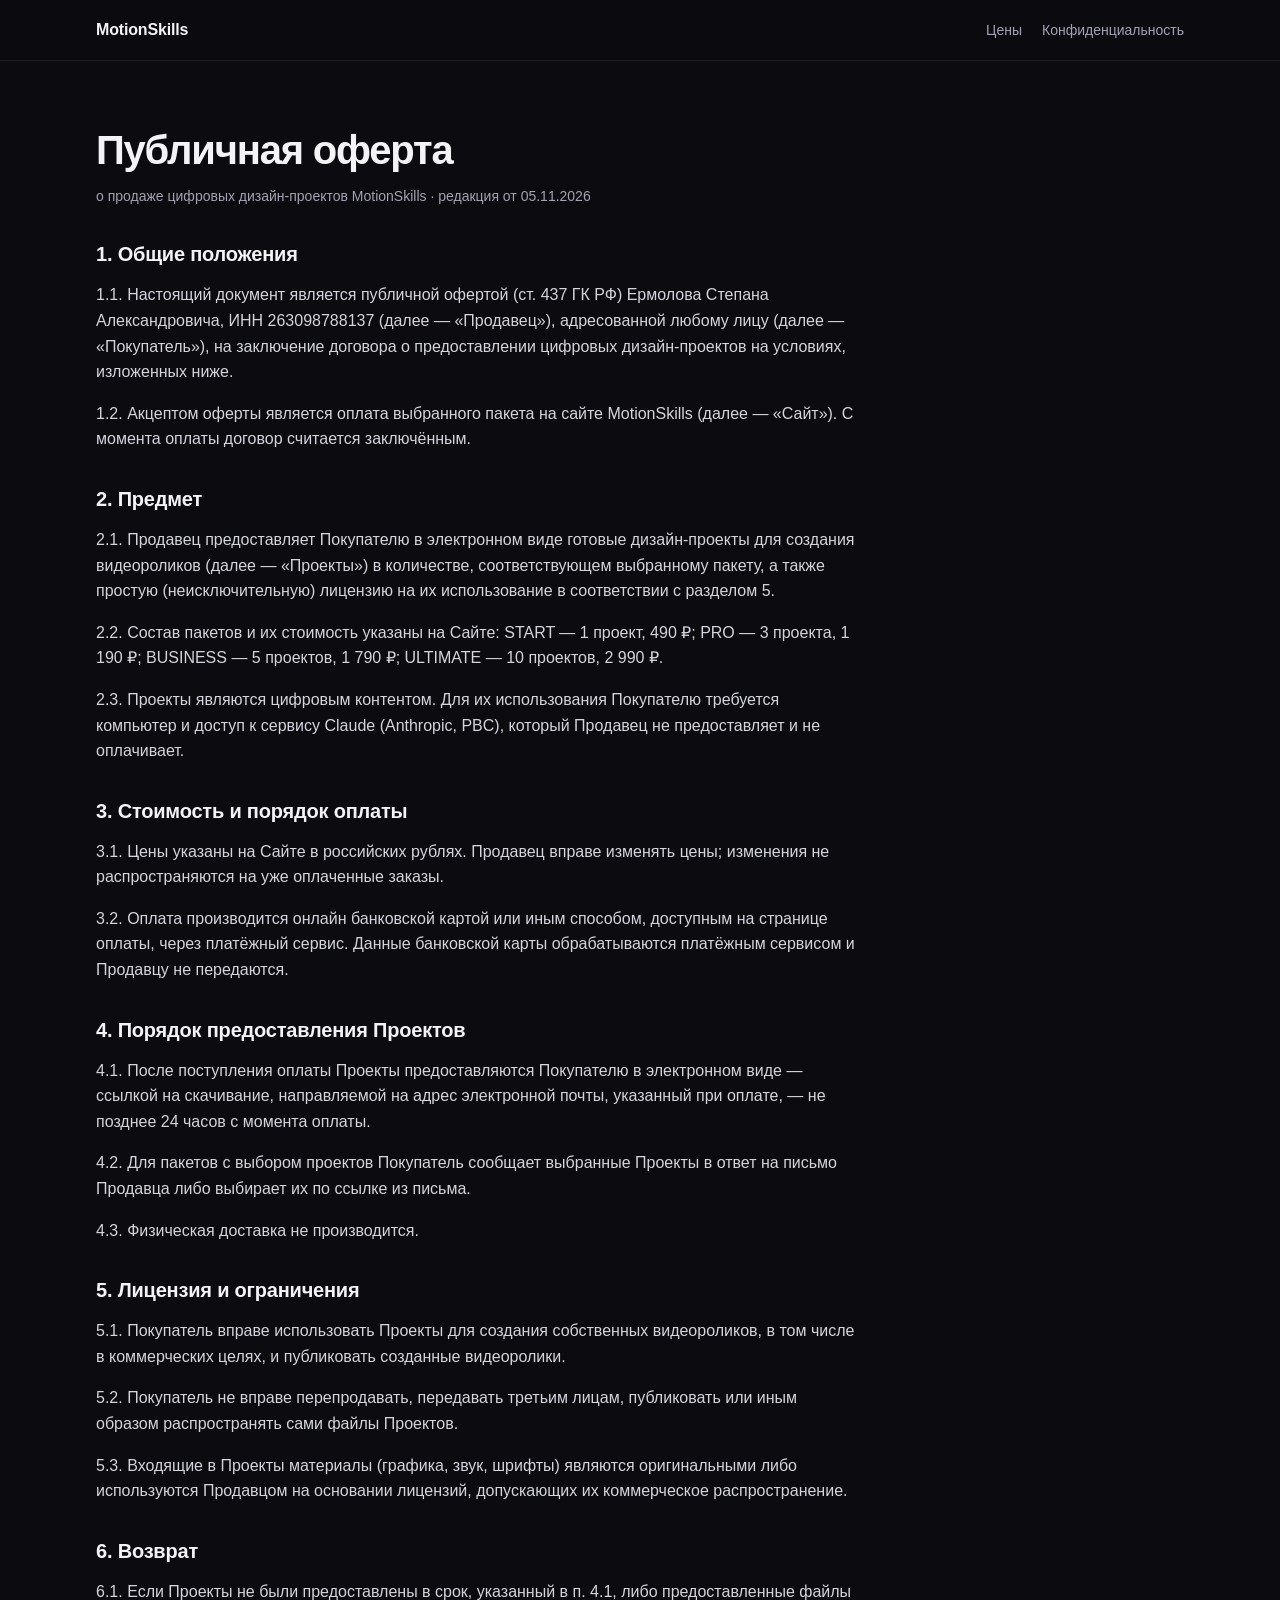
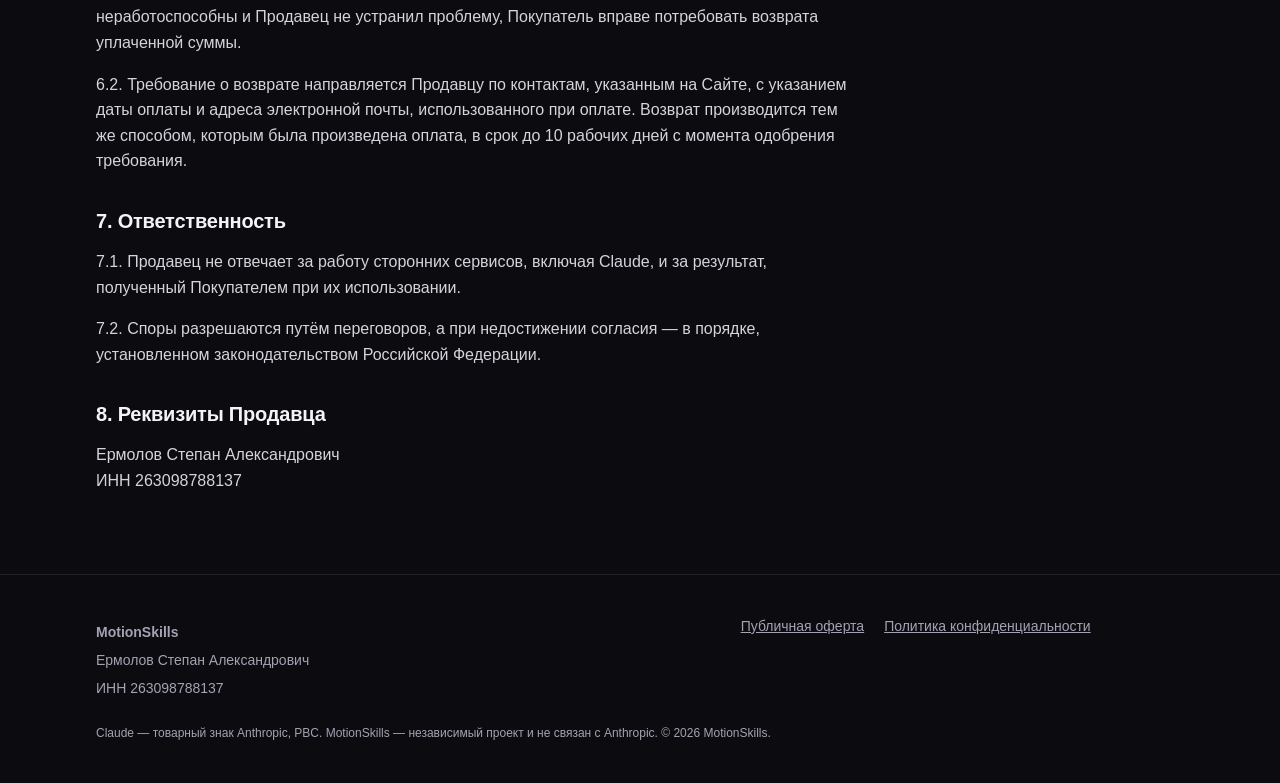
==== offer.html @ 6f0ceda1 "Landing page with packages, offer and privacy policy" ====
<!doctype html>
<html lang="ru">
  <head>
    <meta charset="utf-8" />
    <meta name="viewport" content="width=device-width, initial-scale=1" />
    <title>Публичная оферта — MotionSkills</title>
    <meta name="description" content="Публичная оферта MotionSkills на продажу цифровых дизайн-проектов." />
    <meta name="theme-color" content="#0b0b10" />
    <link rel="stylesheet" href="styles.css" />
  </head>
  <body>
    <header class="site-header">
      <div class="container">
        <a class="logo" href="./">MotionSkills</a>
        <nav class="nav" aria-label="Разделы">
          <a href="./#pricing">Цены</a>
          <a href="privacy.html">Конфиденциальность</a>
        </nav>
      </div>
    </header>

    <main class="container">
      <article class="legal">
        <h1>Публичная оферта</h1>
        <p class="meta">о продаже цифровых дизайн-проектов MotionSkills · редакция от 05.11.2026</p>

        <h2>1. Общие положения</h2>
        <p>
          1.1. Настоящий документ является публичной офертой (ст. 437 ГК РФ) Ермолова Степана
          Александровича, ИНН 263098788137 (далее — «Продавец»), адресованной любому лицу (далее —
          «Покупатель»), на заключение договора о предоставлении цифровых дизайн-проектов на условиях,
          изложенных ниже.
        </p>
        <p>
          1.2. Акцептом оферты является оплата выбранного пакета на сайте MotionSkills (далее —
          «Сайт»). С момента оплаты договор считается заключённым.
        </p>

        <h2>2. Предмет</h2>
        <p>
          2.1. Продавец предоставляет Покупателю в электронном виде готовые дизайн-проекты для
          создания видеороликов (далее — «Проекты») в количестве, соответствующем выбранному пакету,
          а также простую (неисключительную) лицензию на их использование в соответствии с разделом 5.
        </p>
        <p>
          2.2. Состав пакетов и их стоимость указаны на Сайте: START — 1 проект, 490 ₽; PRO — 3
          проекта, 1 190 ₽; BUSINESS — 5 проектов, 1 790 ₽; ULTIMATE — 10 проектов, 2 990 ₽.
        </p>
        <p>
          2.3. Проекты являются цифровым контентом. Для их использования Покупателю требуется
          компьютер и доступ к сервису Claude (Anthropic, PBC), который Продавец не предоставляет и
          не оплачивает.
        </p>

        <h2>3. Стоимость и порядок оплаты</h2>
        <p>
          3.1. Цены указаны на Сайте в российских рублях. Продавец вправе изменять цены; изменения не
          распространяются на уже оплаченные заказы.
        </p>
        <p>
          3.2. Оплата производится онлайн банковской картой или иным способом, доступным на странице
          оплаты, через платёжный сервис. Данные банковской карты обрабатываются платёжным сервисом и
          Продавцу не передаются.
        </p>

        <h2>4. Порядок предоставления Проектов</h2>
        <p>
          4.1. После поступления оплаты Проекты предоставляются Покупателю в электронном виде —
          ссылкой на скачивание, направляемой на адрес электронной почты, указанный при оплате, —
          не позднее 24 часов с момента оплаты.
        </p>
        <p>
          4.2. Для пакетов с выбором проектов Покупатель сообщает выбранные Проекты в ответ на
          письмо Продавца либо выбирает их по ссылке из письма.
        </p>
        <p>4.3. Физическая доставка не производится.</p>

        <h2>5. Лицензия и ограничения</h2>
        <p>
          5.1. Покупатель вправе использовать Проекты для создания собственных видеороликов, в том
          числе в коммерческих целях, и публиковать созданные видеоролики.
        </p>
        <p>
          5.2. Покупатель не вправе перепродавать, передавать третьим лицам, публиковать или иным
          образом распространять сами файлы Проектов.
        </p>
        <p>
          5.3. Входящие в Проекты материалы (графика, звук, шрифты) являются оригинальными либо
          используются Продавцом на основании лицензий, допускающих их коммерческое распространение.
        </p>

        <h2>6. Возврат</h2>
        <p>
          6.1. Если Проекты не были предоставлены в срок, указанный в п. 4.1, либо предоставленные
          файлы неработоспособны и Продавец не устранил проблему, Покупатель вправе потребовать
          возврата уплаченной суммы.
        </p>
        <p>
          6.2. Требование о возврате направляется Продавцу по контактам, указанным на Сайте, с
          указанием даты оплаты и адреса электронной почты, использованного при оплате. Возврат
          производится тем же способом, которым была произведена оплата, в срок до 10 рабочих дней с
          момента одобрения требования.
        </p>

        <h2>7. Ответственность</h2>
        <p>
          7.1. Продавец не отвечает за работу сторонних сервисов, включая Claude, и за результат,
          полученный Покупателем при их использовании.
        </p>
        <p>
          7.2. Споры разрешаются путём переговоров, а при недостижении согласия — в порядке,
          установленном законодательством Российской Федерации.
        </p>

        <h2>8. Реквизиты Продавца</h2>
        <p>
          Ермолов Степан Александрович<br />
          ИНН 263098788137
        </p>
      </article>
    </main>

    <footer class="site-footer">
      <div class="container">
        <div class="footer-grid">
          <div>
            <p><strong>MotionSkills</strong></p>
            <p>Ермолов Степан Александрович</p>
            <p>ИНН 263098788137</p>
          </div>
          <nav class="footer-links" aria-label="Документы">
            <a href="offer.html" aria-current="page">Публичная оферта</a>
            <a href="privacy.html">Политика конфиденциальности</a>
          </nav>
        </div>
        <p class="disclaimer">
          Claude — товарный знак Anthropic, PBC. MotionSkills — независимый проект и не связан с
          Anthropic. © 2026 MotionSkills.
        </p>
      </div>
    </footer>
  </body>
</html>
---- styles.css ----
:root {
  --bg: #0b0b10;
  --surface: #13131a;
  --surface-2: #1a1a23;
  --border: rgba(255, 255, 255, 0.09);
  --text: #f4f4f7;
  --muted: #a3a3b2;
  --violet: #8b5cf6;
  --cyan: #22d3ee;
  --radius: 18px;
  --gutter: 16px;
  color-scheme: dark;
}

* {
  box-sizing: border-box;
}

html {
  -webkit-text-size-adjust: 100%;
  scroll-behavior: smooth;
}

body {
  margin: 0;
  background: var(--bg);
  color: var(--text);
  font-family: -apple-system, BlinkMacSystemFont, "Segoe UI", Roboto, sans-serif;
  font-size: 16px;
  line-height: 1.6;
}

a {
  color: inherit;
}

:focus-visible {
  outline: 2px solid var(--violet);
  outline-offset: 3px;
  border-radius: 6px;
}

.container {
  width: 100%;
  max-width: 1120px;
  margin: 0 auto;
  padding: 0 var(--gutter);
}

.gradient-text {
  background: linear-gradient(100deg, var(--violet), var(--cyan));
  -webkit-background-clip: text;
  background-clip: text;
  color: transparent;
}

/* Header */
.site-header {
  position: sticky;
  top: 0;
  z-index: 10;
  background: rgba(11, 11, 16, 0.82);
  backdrop-filter: blur(12px);
  border-bottom: 1px solid var(--border);
}

.site-header .container {
  display: flex;
  align-items: center;
  justify-content: space-between;
  height: 60px;
  gap: 16px;
}

.logo {
  display: inline-flex;
  align-items: center;
  gap: 10px;
  font-weight: 600;
  text-decoration: none;
  letter-spacing: -0.01em;
}

.logo svg {
  width: 20px;
  height: 28px;
}

.nav {
  display: flex;
  gap: 20px;
  font-size: 14px;
}

.nav a {
  color: var(--muted);
  text-decoration: none;
}

.nav a:hover {
  color: var(--text);
}

/* Buttons */
.btn {
  display: inline-flex;
  align-items: center;
  justify-content: center;
  gap: 8px;
  min-height: 48px;
  padding: 0 22px;
  border-radius: 12px;
  border: 1px solid transparent;
  font: inherit;
  font-weight: 600;
  font-size: 15px;
  text-decoration: none;
  cursor: pointer;
  transition: transform 0.15s ease, background 0.15s ease, border-color 0.15s ease;
}

.btn-primary {
  background: var(--text);
  color: var(--bg);
}

.btn-primary:hover {
  background: #ffffff;
}

.btn-ghost {
  border-color: var(--border);
  color: var(--text);
}

.btn-ghost:hover {
  border-color: rgba(255, 255, 255, 0.25);
}

.btn-block {
  width: 100%;
}

/* Hero */
.hero {
  position: relative;
  overflow: hidden;
  padding: 72px 0 56px;
}

.hero::before {
  content: "";
  position: absolute;
  inset: -40% -10% auto auto;
  width: 520px;
  height: 520px;
  background: radial-gradient(circle, rgba(139, 92, 246, 0.28), transparent 65%);
  pointer-events: none;
}

.eyebrow {
  display: inline-flex;
  align-items: center;
  gap: 8px;
  padding: 6px 12px;
  border: 1px solid var(--border);
  border-radius: 999px;
  font-size: 13px;
  color: var(--muted);
}

.eyebrow::before {
  content: "";
  width: 6px;
  height: 6px;
  border-radius: 50%;
  background: linear-gradient(100deg, var(--violet), var(--cyan));
}

h1 {
  margin: 20px 0 0;
  max-width: 820px;
  font-size: clamp(34px, 7vw, 60px);
  line-height: 1.05;
  letter-spacing: -0.03em;
  font-weight: 700;
}

.lead {
  max-width: 640px;
  margin: 20px 0 0;
  font-size: 18px;
  color: var(--muted);
}

.hero-actions {
  display: flex;
  flex-wrap: wrap;
  gap: 12px;
  margin-top: 32px;
}

/* Sections */
section {
  padding: 56px 0;
}

section[id] {
  scroll-margin-top: 60px;
}

h2 {
  margin: 0;
  font-size: clamp(26px, 4.5vw, 36px);
  line-height: 1.15;
  letter-spacing: -0.02em;
}

.section-lead {
  margin: 10px 0 0;
  color: var(--muted);
  max-width: 640px;
}

/* Pricing */
.plans {
  display: grid;
  grid-template-columns: 1fr;
  gap: 16px;
  margin-top: 32px;
}

@media (min-width: 640px) {
  .plans {
    grid-template-columns: repeat(2, 1fr);
  }
}

@media (min-width: 1024px) {
  .plans {
    grid-template-columns: repeat(4, 1fr);
  }
}

.plan {
  display: flex;
  flex-direction: column;
  padding: 24px;
  background: var(--surface);
  border: 1px solid var(--border);
  border-radius: var(--radius);
}

.plan.featured {
  border-color: transparent;
  background:
    linear-gradient(var(--surface), var(--surface)) padding-box,
    linear-gradient(140deg, var(--violet), var(--cyan)) border-box;
  border: 1px solid transparent;
}

.plan-name {
  margin: 0;
  font-size: 14px;
  font-weight: 700;
  letter-spacing: 0.12em;
  color: var(--muted);
}

.plan-count {
  margin: 6px 0 0;
  font-size: 18px;
  font-weight: 600;
}

.plan-price {
  margin: 20px 0 0;
  font-size: 40px;
  line-height: 1;
  font-weight: 700;
  letter-spacing: -0.02em;
  white-space: nowrap;
}

.plan-unit {
  margin: 8px 0 0;
  font-size: 14px;
  color: var(--muted);
}

.plan ul {
  flex: 1;
  margin: 20px 0 24px;
  padding: 0;
  list-style: none;
  font-size: 15px;
}

.plan li {
  position: relative;
  padding-left: 22px;
  margin-top: 8px;
}

.plan li::before {
  content: "";
  position: absolute;
  left: 2px;
  top: 0.55em;
  width: 10px;
  height: 6px;
  border-left: 2px solid var(--cyan);
  border-bottom: 2px solid var(--cyan);
  transform: rotate(-45deg);
}

.badge {
  align-self: flex-start;
  margin-bottom: 14px;
  padding: 4px 10px;
  border-radius: 999px;
  font-size: 12px;
  font-weight: 600;
  background: rgba(139, 92, 246, 0.16);
  color: #c4b5fd;
}

.price-note {
  margin-top: 20px;
  font-size: 14px;
  color: var(--muted);
}

/* Features */
.features {
  display: grid;
  grid-template-columns: 1fr;
  gap: 16px;
  margin-top: 32px;
}

@media (min-width: 768px) {
  .features {
    grid-template-columns: repeat(2, 1fr);
  }
}

.feature {
  padding: 24px;
  background: var(--surface);
  border: 1px solid var(--border);
  border-radius: var(--radius);
}

.feature h3 {
  margin: 0;
  font-size: 18px;
}

.feature p {
  margin: 8px 0 0;
  color: var(--muted);
}

/* Steps */
.steps {
  display: grid;
  grid-template-columns: 1fr;
  gap: 16px;
  margin: 32px 0 0;
  padding: 0;
  list-style: none;
  counter-reset: step;
}

@media (min-width: 768px) {
  .steps {
    grid-template-columns: repeat(3, 1fr);
  }
}

.steps li {
  padding: 24px;
  background: var(--surface);
  border: 1px solid var(--border);
  border-radius: var(--radius);
  counter-increment: step;
}

.steps li::before {
  content: "0" counter(step);
  display: block;
  margin-bottom: 12px;
  font-family: ui-monospace, "SF Mono", Menlo, monospace;
  font-size: 13px;
  color: var(--muted);
}

.steps h3 {
  margin: 0;
  font-size: 18px;
}

.steps p {
  margin: 8px 0 0;
  color: var(--muted);
}

/* CTA */
.cta {
  padding: 40px 24px;
  text-align: center;
  background: var(--surface);
  border: 1px solid var(--border);
  border-radius: 24px;
}

.cta p {
  margin: 10px auto 24px;
  max-width: 520px;
  color: var(--muted);
}

/* Footer */
.site-footer {
  margin-top: 40px;
  padding: 40px 0;
  border-top: 1px solid var(--border);
  font-size: 14px;
  color: var(--muted);
}

.footer-grid {
  display: grid;
  gap: 24px;
}

@media (min-width: 768px) {
  .footer-grid {
    grid-template-columns: 1.4fr 1fr;
  }
}

.footer-links {
  display: flex;
  flex-wrap: wrap;
  gap: 8px 20px;
}

.site-footer p {
  margin: 6px 0 0;
}

.disclaimer {
  margin-top: 24px !important;
  font-size: 12px;
}

/* Legal pages */
.legal {
  max-width: 760px;
  padding: 48px 0 24px;
}

.legal h1 {
  font-size: clamp(28px, 5vw, 40px);
}

.legal h2 {
  margin-top: 36px;
  font-size: 20px;
  letter-spacing: -0.01em;
}

.legal p,
.legal li {
  color: #d4d4dc;
}

.legal .meta {
  color: var(--muted);
  font-size: 14px;
}

@media (max-width: 480px) {
  .nav {
    display: none;
  }
}

@media (prefers-reduced-motion: reduce) {
  html {
    scroll-behavior: auto;
  }
  * {
    transition: none !important;
  }
}
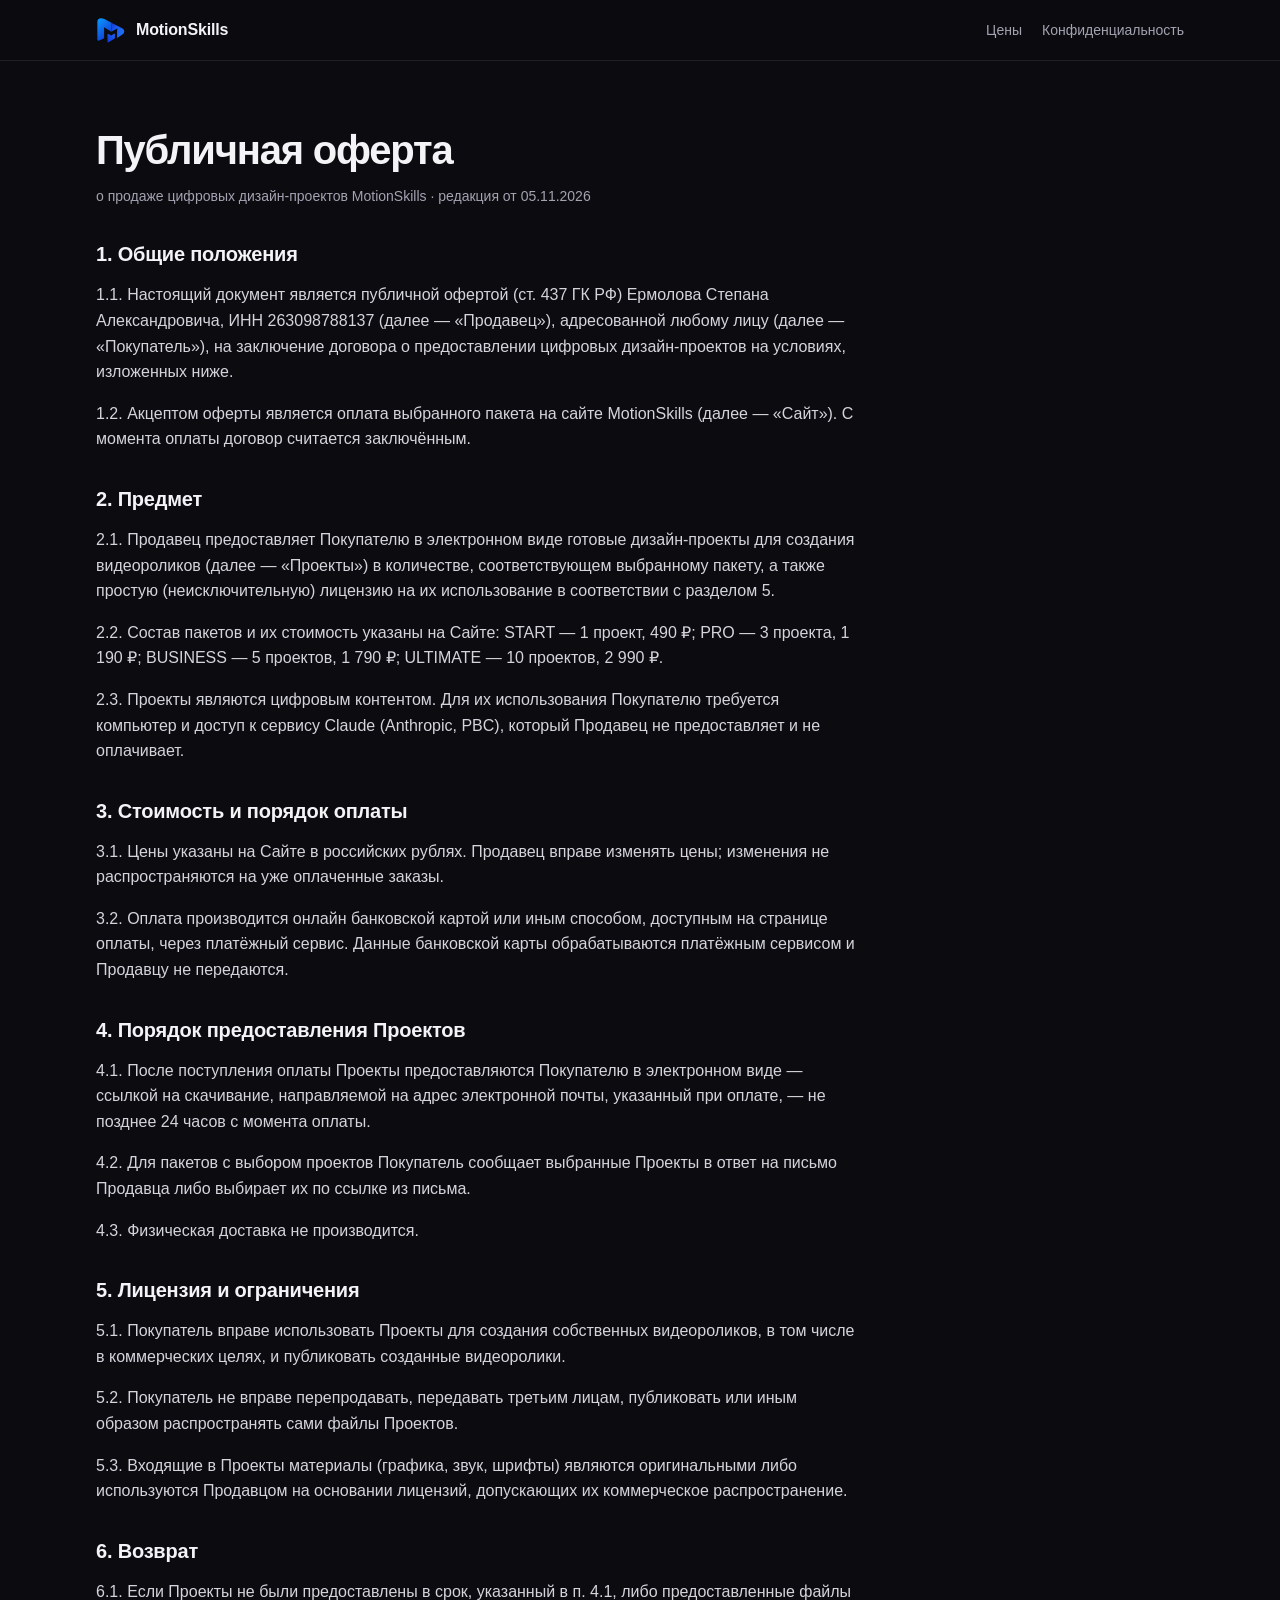
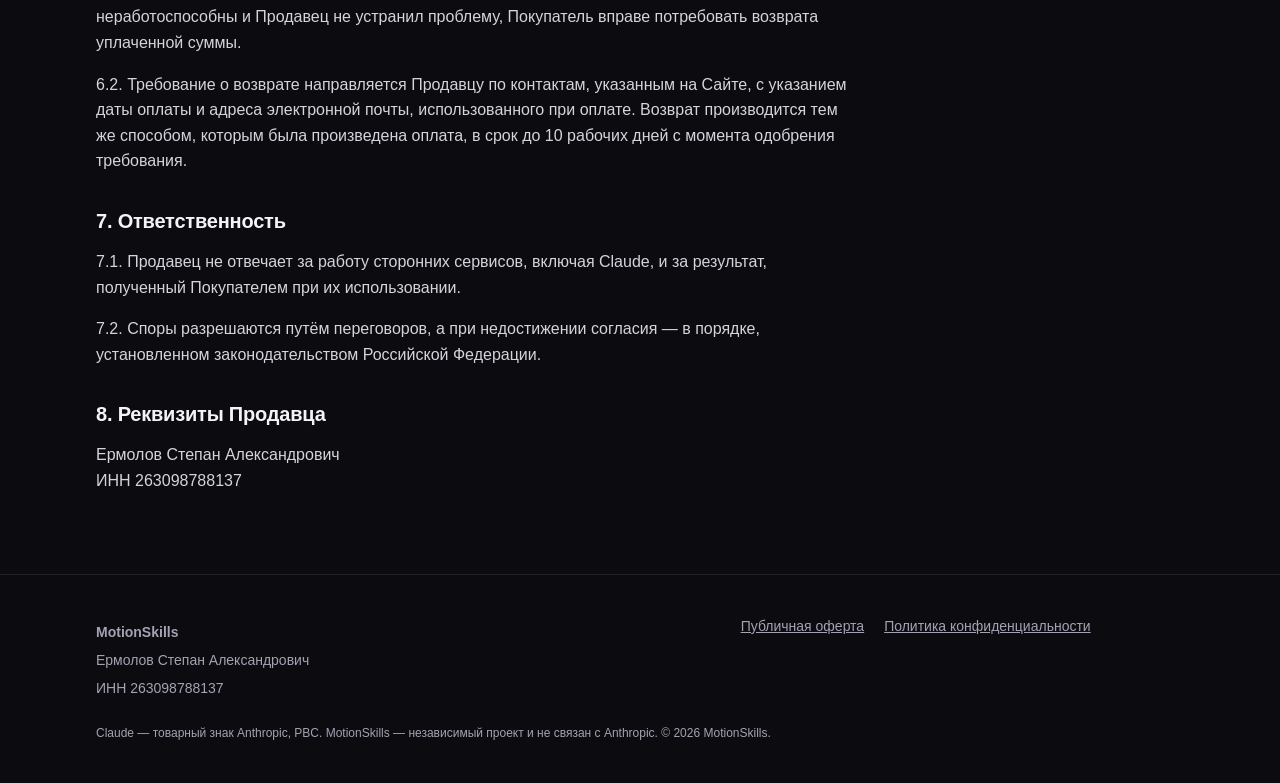
==== commit 9854019e: "Use brand logo and blue accent" ====
--- a/offer.html
+++ b/offer.html
@@ -6,12 +6,17 @@
     <title>Публичная оферта — MotionSkills</title>
     <meta name="description" content="Публичная оферта MotionSkills на продажу цифровых дизайн-проектов." />
     <meta name="theme-color" content="#0b0b10" />
+    <link rel="icon" href="logo.svg" type="image/svg+xml" />
+    <link rel="apple-touch-icon" href="apple-touch-icon.png" />
     <link rel="stylesheet" href="styles.css" />
   </head>
   <body>
     <header class="site-header">
       <div class="container">
-        <a class="logo" href="./">MotionSkills</a>
+        <a class="logo" href="./">
+          <img src="logo.svg" alt="" width="30" height="27" />
+          MotionSkills
+        </a>
         <nav class="nav" aria-label="Разделы">
           <a href="./#pricing">Цены</a>
           <a href="privacy.html">Конфиденциальность</a>
--- a/styles.css
+++ b/styles.css
@@ -5,8 +5,8 @@
   --border: rgba(255, 255, 255, 0.09);
   --text: #f4f4f7;
   --muted: #a3a3b2;
-  --violet: #8b5cf6;
-  --cyan: #22d3ee;
+  --accent-a: #1f5cf0;
+  --accent-b: #0a9bff;
   --radius: 18px;
   --gutter: 16px;
   color-scheme: dark;
@@ -35,7 +35,7 @@
 }
 
 :focus-visible {
-  outline: 2px solid var(--violet);
+  outline: 2px solid var(--accent-a);
   outline-offset: 3px;
   border-radius: 6px;
 }
@@ -48,7 +48,7 @@
 }
 
 .gradient-text {
-  background: linear-gradient(100deg, var(--violet), var(--cyan));
+  background: linear-gradient(100deg, var(--accent-a), var(--accent-b));
   -webkit-background-clip: text;
   background-clip: text;
   color: transparent;
@@ -81,9 +81,10 @@
   letter-spacing: -0.01em;
 }
 
-.logo svg {
-  width: 20px;
-  height: 28px;
+.logo img {
+  display: block;
+  width: 30px;
+  height: 27px;
 }
 
 .nav {
@@ -154,7 +155,7 @@
   inset: -40% -10% auto auto;
   width: 520px;
   height: 520px;
-  background: radial-gradient(circle, rgba(139, 92, 246, 0.28), transparent 65%);
+  background: radial-gradient(circle, rgba(31, 92, 240, 0.32), transparent 65%);
   pointer-events: none;
 }
 
@@ -174,7 +175,7 @@
   width: 6px;
   height: 6px;
   border-radius: 50%;
-  background: linear-gradient(100deg, var(--violet), var(--cyan));
+  background: linear-gradient(100deg, var(--accent-a), var(--accent-b));
 }
 
 h1 {
@@ -255,7 +256,7 @@
   border-color: transparent;
   background:
     linear-gradient(var(--surface), var(--surface)) padding-box,
-    linear-gradient(140deg, var(--violet), var(--cyan)) border-box;
+    linear-gradient(140deg, var(--accent-a), var(--accent-b)) border-box;
   border: 1px solid transparent;
 }
 
@@ -309,8 +310,8 @@
   top: 0.55em;
   width: 10px;
   height: 6px;
-  border-left: 2px solid var(--cyan);
-  border-bottom: 2px solid var(--cyan);
+  border-left: 2px solid var(--accent-b);
+  border-bottom: 2px solid var(--accent-b);
   transform: rotate(-45deg);
 }
 
@@ -321,8 +322,8 @@
   border-radius: 999px;
   font-size: 12px;
   font-weight: 600;
-  background: rgba(139, 92, 246, 0.16);
-  color: #c4b5fd;
+  background: rgba(10, 155, 255, 0.14);
+  color: #7cc4ff;
 }
 
 .price-note {
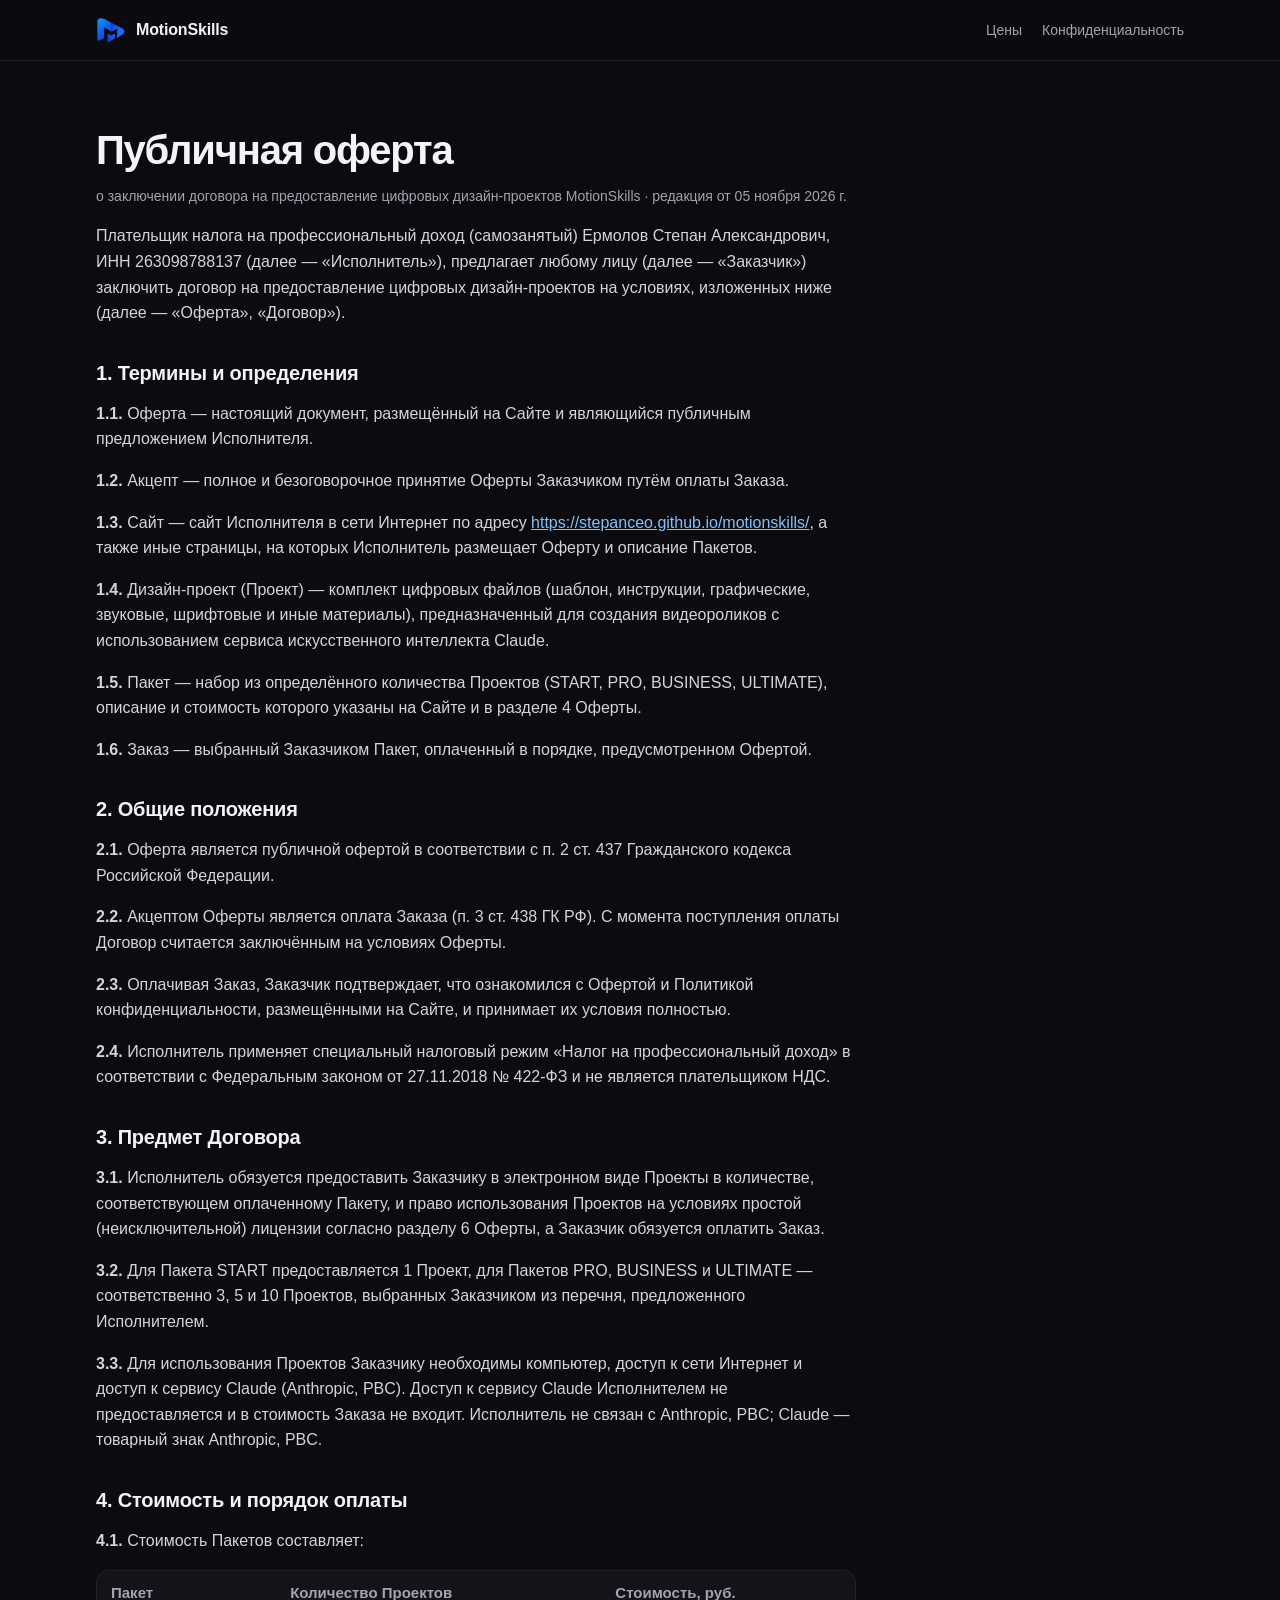
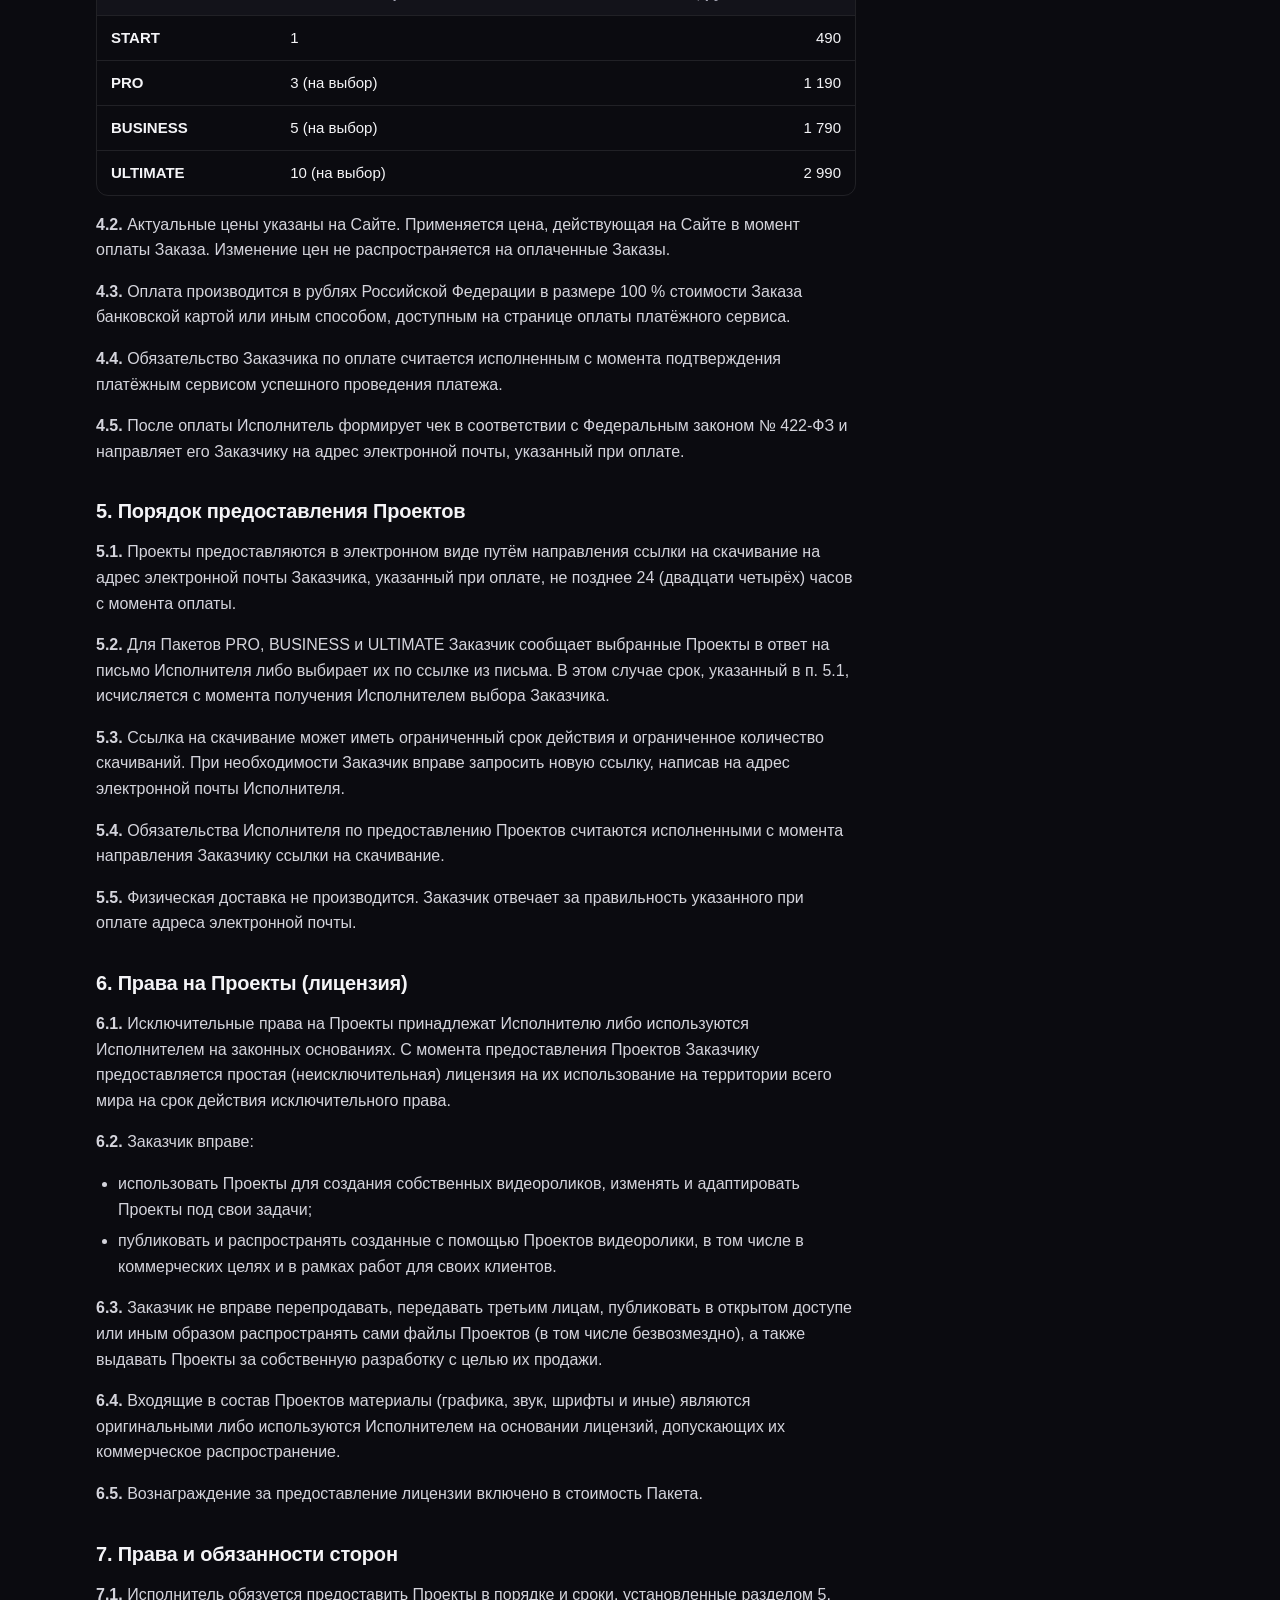
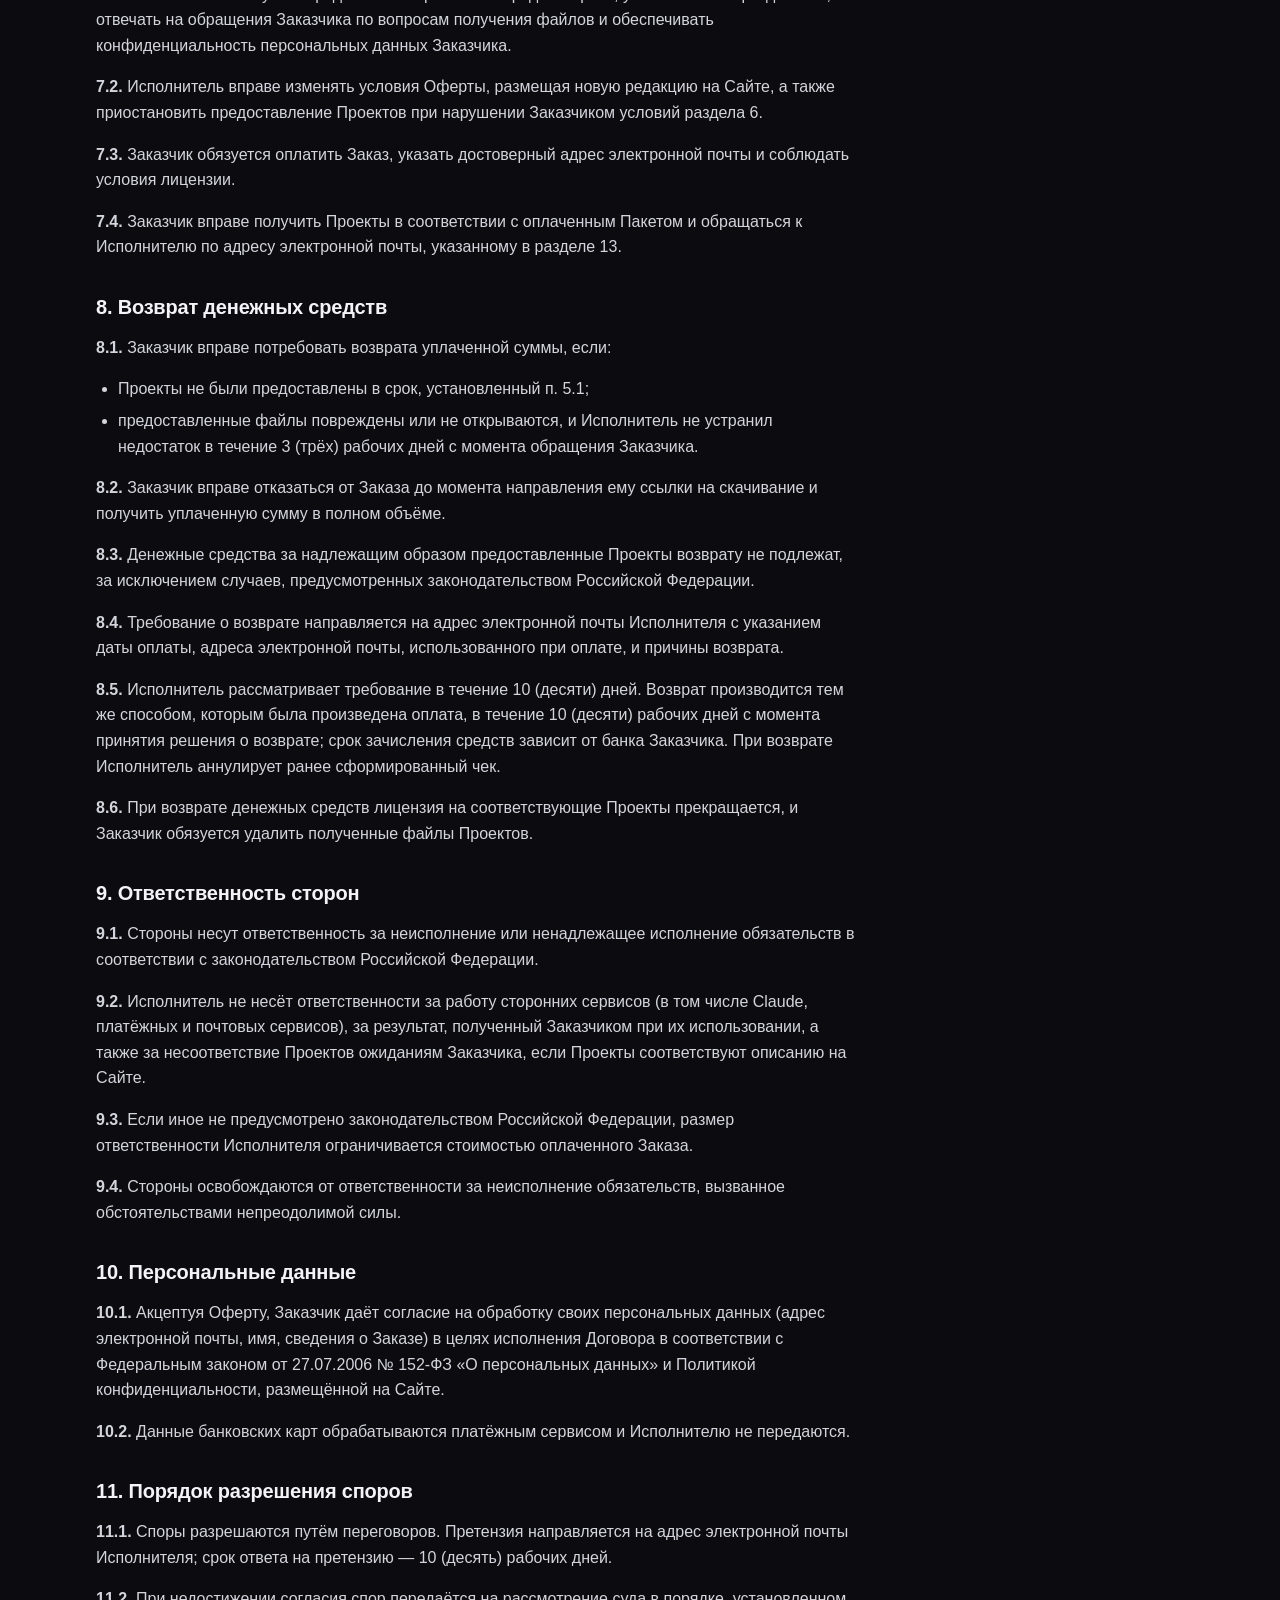
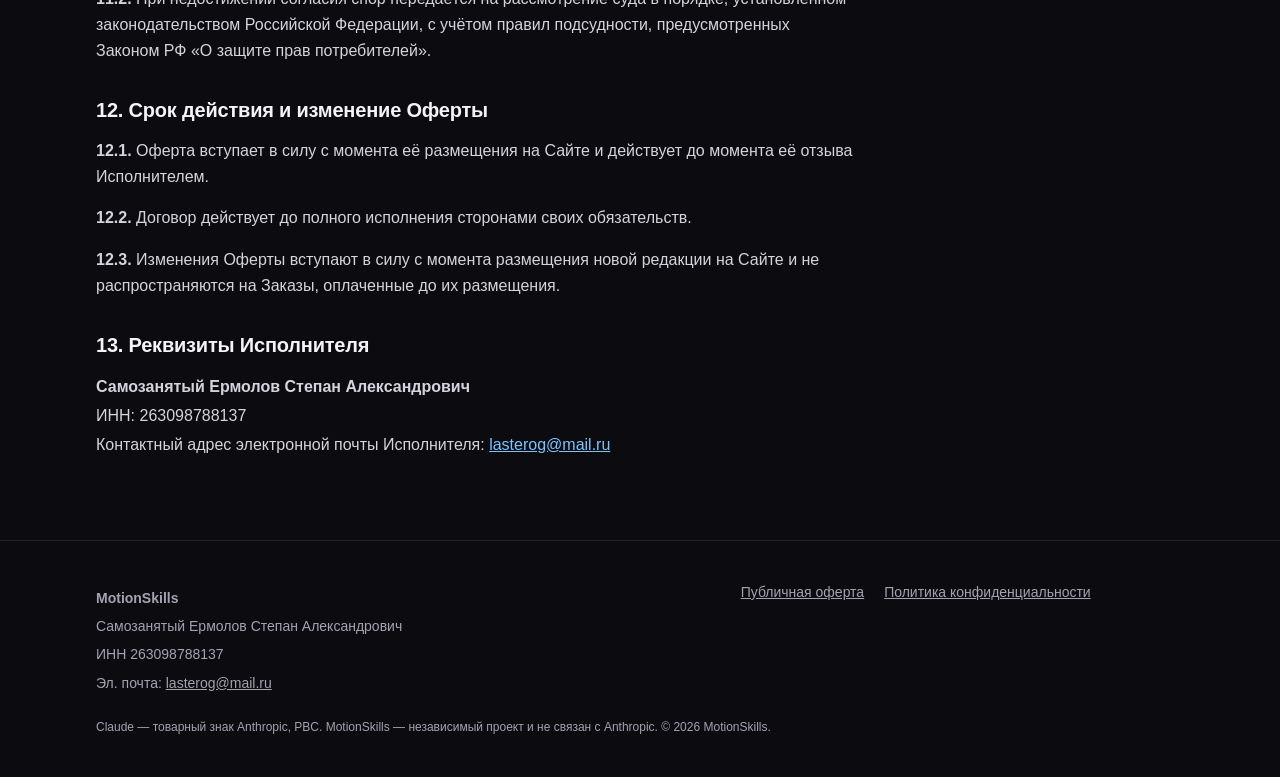
==== commit b8fc09fc: "Full public offer, self-employed status and contact email" ====
--- a/offer.html
+++ b/offer.html
@@ -27,101 +27,86 @@
     <main class="container">
       <article class="legal">
         <h1>Публичная оферта</h1>
-        <p class="meta">о продаже цифровых дизайн-проектов MotionSkills · редакция от 05.11.2026</p>
-
-        <h2>1. Общие положения</h2>
-        <p>
-          1.1. Настоящий документ является публичной офертой (ст. 437 ГК РФ) Ермолова Степана
-          Александровича, ИНН 263098788137 (далее — «Продавец»), адресованной любому лицу (далее —
-          «Покупатель»), на заключение договора о предоставлении цифровых дизайн-проектов на условиях,
-          изложенных ниже.
-        </p>
-        <p>
-          1.2. Акцептом оферты является оплата выбранного пакета на сайте MotionSkills (далее —
-          «Сайт»). С момента оплаты договор считается заключённым.
-        </p>
-
-        <h2>2. Предмет</h2>
-        <p>
-          2.1. Продавец предоставляет Покупателю в электронном виде готовые дизайн-проекты для
-          создания видеороликов (далее — «Проекты») в количестве, соответствующем выбранному пакету,
-          а также простую (неисключительную) лицензию на их использование в соответствии с разделом 5.
-        </p>
-        <p>
-          2.2. Состав пакетов и их стоимость указаны на Сайте: START — 1 проект, 490 ₽; PRO — 3
-          проекта, 1 190 ₽; BUSINESS — 5 проектов, 1 790 ₽; ULTIMATE — 10 проектов, 2 990 ₽.
-        </p>
-        <p>
-          2.3. Проекты являются цифровым контентом. Для их использования Покупателю требуется
-          компьютер и доступ к сервису Claude (Anthropic, PBC), который Продавец не предоставляет и
-          не оплачивает.
-        </p>
-
-        <h2>3. Стоимость и порядок оплаты</h2>
-        <p>
-          3.1. Цены указаны на Сайте в российских рублях. Продавец вправе изменять цены; изменения не
-          распространяются на уже оплаченные заказы.
-        </p>
-        <p>
-          3.2. Оплата производится онлайн банковской картой или иным способом, доступным на странице
-          оплаты, через платёжный сервис. Данные банковской карты обрабатываются платёжным сервисом и
-          Продавцу не передаются.
-        </p>
-
-        <h2>4. Порядок предоставления Проектов</h2>
-        <p>
-          4.1. После поступления оплаты Проекты предоставляются Покупателю в электронном виде —
-          ссылкой на скачивание, направляемой на адрес электронной почты, указанный при оплате, —
-          не позднее 24 часов с момента оплаты.
-        </p>
-        <p>
-          4.2. Для пакетов с выбором проектов Покупатель сообщает выбранные Проекты в ответ на
-          письмо Продавца либо выбирает их по ссылке из письма.
-        </p>
-        <p>4.3. Физическая доставка не производится.</p>
-
-        <h2>5. Лицензия и ограничения</h2>
-        <p>
-          5.1. Покупатель вправе использовать Проекты для создания собственных видеороликов, в том
-          числе в коммерческих целях, и публиковать созданные видеоролики.
-        </p>
-        <p>
-          5.2. Покупатель не вправе перепродавать, передавать третьим лицам, публиковать или иным
-          образом распространять сами файлы Проектов.
-        </p>
-        <p>
-          5.3. Входящие в Проекты материалы (графика, звук, шрифты) являются оригинальными либо
-          используются Продавцом на основании лицензий, допускающих их коммерческое распространение.
-        </p>
-
-        <h2>6. Возврат</h2>
-        <p>
-          6.1. Если Проекты не были предоставлены в срок, указанный в п. 4.1, либо предоставленные
-          файлы неработоспособны и Продавец не устранил проблему, Покупатель вправе потребовать
-          возврата уплаченной суммы.
-        </p>
-        <p>
-          6.2. Требование о возврате направляется Продавцу по контактам, указанным на Сайте, с
-          указанием даты оплаты и адреса электронной почты, использованного при оплате. Возврат
-          производится тем же способом, которым была произведена оплата, в срок до 10 рабочих дней с
-          момента одобрения требования.
-        </p>
-
-        <h2>7. Ответственность</h2>
-        <p>
-          7.1. Продавец не отвечает за работу сторонних сервисов, включая Claude, и за результат,
-          полученный Покупателем при их использовании.
-        </p>
-        <p>
-          7.2. Споры разрешаются путём переговоров, а при недостижении согласия — в порядке,
-          установленном законодательством Российской Федерации.
-        </p>
-
-        <h2>8. Реквизиты Продавца</h2>
-        <p>
-          Ермолов Степан Александрович<br />
-          ИНН 263098788137
-        </p>
+        <p class="meta">о заключении договора на предоставление цифровых дизайн-проектов MotionSkills · редакция от 05 ноября 2026 г.</p>
+        <p>Плательщик налога на профессиональный доход (самозанятый) Ермолов Степан Александрович, ИНН 263098788137 (далее — «Исполнитель»), предлагает любому лицу (далее — «Заказчик») заключить договор на предоставление цифровых дизайн-проектов на условиях, изложенных ниже (далее — «Оферта», «Договор»).</p>
+        <h2 id="s1">1. Термины и определения</h2>
+        <p><strong>1.1.</strong> Оферта — настоящий документ, размещённый на Сайте и являющийся публичным предложением Исполнителя.</p>
+        <p><strong>1.2.</strong> Акцепт — полное и безоговорочное принятие Оферты Заказчиком путём оплаты Заказа.</p>
+        <p><strong>1.3.</strong> Сайт — сайт Исполнителя в сети Интернет по адресу <a href="./">https://stepanceo.github.io/motionskills/</a>, а также иные страницы, на которых Исполнитель размещает Оферту и описание Пакетов.</p>
+        <p><strong>1.4.</strong> Дизайн-проект (Проект) — комплект цифровых файлов (шаблон, инструкции, графические, звуковые, шрифтовые и иные материалы), предназначенный для создания видеороликов с использованием сервиса искусственного интеллекта Claude.</p>
+        <p><strong>1.5.</strong> Пакет — набор из определённого количества Проектов (START, PRO, BUSINESS, ULTIMATE), описание и стоимость которого указаны на Сайте и в разделе 4 Оферты.</p>
+        <p><strong>1.6.</strong> Заказ — выбранный Заказчиком Пакет, оплаченный в порядке, предусмотренном Офертой.</p>
+        <h2 id="s2">2. Общие положения</h2>
+        <p><strong>2.1.</strong> Оферта является публичной офертой в соответствии с п. 2 ст. 437 Гражданского кодекса Российской Федерации.</p>
+        <p><strong>2.2.</strong> Акцептом Оферты является оплата Заказа (п. 3 ст. 438 ГК РФ). С момента поступления оплаты Договор считается заключённым на условиях Оферты.</p>
+        <p><strong>2.3.</strong> Оплачивая Заказ, Заказчик подтверждает, что ознакомился с Офертой и Политикой конфиденциальности, размещёнными на Сайте, и принимает их условия полностью.</p>
+        <p><strong>2.4.</strong> Исполнитель применяет специальный налоговый режим «Налог на профессиональный доход» в соответствии с Федеральным законом от 27.11.2018 № 422-ФЗ и не является плательщиком НДС.</p>
+        <h2 id="s3">3. Предмет Договора</h2>
+        <p><strong>3.1.</strong> Исполнитель обязуется предоставить Заказчику в электронном виде Проекты в количестве, соответствующем оплаченному Пакету, и право использования Проектов на условиях простой (неисключительной) лицензии согласно разделу 6 Оферты, а Заказчик обязуется оплатить Заказ.</p>
+        <p><strong>3.2.</strong> Для Пакета START предоставляется 1 Проект, для Пакетов PRO, BUSINESS и ULTIMATE — соответственно 3, 5 и 10 Проектов, выбранных Заказчиком из перечня, предложенного Исполнителем.</p>
+        <p><strong>3.3.</strong> Для использования Проектов Заказчику необходимы компьютер, доступ к сети Интернет и доступ к сервису Claude (Anthropic, PBC). Доступ к сервису Claude Исполнителем не предоставляется и в стоимость Заказа не входит. Исполнитель не связан с Anthropic, PBC; Claude — товарный знак Anthropic, PBC.</p>
+        <h2 id="s4">4. Стоимость и порядок оплаты</h2>
+        <p><strong>4.1.</strong> Стоимость Пакетов составляет:</p>
+        <div class="table-wrap"><table>
+        <thead><tr><th scope="col">Пакет</th><th scope="col">Количество Проектов</th><th scope="col">Стоимость, руб.</th></tr></thead><tbody>
+        <tr><th scope="row">START</th><td>1</td><td class="num">490</td></tr>
+        <tr><th scope="row">PRO</th><td>3 (на выбор)</td><td class="num">1 190</td></tr>
+        <tr><th scope="row">BUSINESS</th><td>5 (на выбор)</td><td class="num">1 790</td></tr>
+        <tr><th scope="row">ULTIMATE</th><td>10 (на выбор)</td><td class="num">2 990</td></tr>
+        </tbody></table></div>
+        <p><strong>4.2.</strong> Актуальные цены указаны на Сайте. Применяется цена, действующая на Сайте в момент оплаты Заказа. Изменение цен не распространяется на оплаченные Заказы.</p>
+        <p><strong>4.3.</strong> Оплата производится в рублях Российской Федерации в размере 100 % стоимости Заказа банковской картой или иным способом, доступным на странице оплаты платёжного сервиса.</p>
+        <p><strong>4.4.</strong> Обязательство Заказчика по оплате считается исполненным с момента подтверждения платёжным сервисом успешного проведения платежа.</p>
+        <p><strong>4.5.</strong> После оплаты Исполнитель формирует чек в соответствии с Федеральным законом № 422-ФЗ и направляет его Заказчику на адрес электронной почты, указанный при оплате.</p>
+        <h2 id="s5">5. Порядок предоставления Проектов</h2>
+        <p><strong>5.1.</strong> Проекты предоставляются в электронном виде путём направления ссылки на скачивание на адрес электронной почты Заказчика, указанный при оплате, не позднее 24 (двадцати четырёх) часов с момента оплаты.</p>
+        <p><strong>5.2.</strong> Для Пакетов PRO, BUSINESS и ULTIMATE Заказчик сообщает выбранные Проекты в ответ на письмо Исполнителя либо выбирает их по ссылке из письма. В этом случае срок, указанный в п. 5.1, исчисляется с момента получения Исполнителем выбора Заказчика.</p>
+        <p><strong>5.3.</strong> Ссылка на скачивание может иметь ограниченный срок действия и ограниченное количество скачиваний. При необходимости Заказчик вправе запросить новую ссылку, написав на адрес электронной почты Исполнителя.</p>
+        <p><strong>5.4.</strong> Обязательства Исполнителя по предоставлению Проектов считаются исполненными с момента направления Заказчику ссылки на скачивание.</p>
+        <p><strong>5.5.</strong> Физическая доставка не производится. Заказчик отвечает за правильность указанного при оплате адреса электронной почты.</p>
+        <h2 id="s6">6. Права на Проекты (лицензия)</h2>
+        <p><strong>6.1.</strong> Исключительные права на Проекты принадлежат Исполнителю либо используются Исполнителем на законных основаниях. С момента предоставления Проектов Заказчику предоставляется простая (неисключительная) лицензия на их использование на территории всего мира на срок действия исключительного права.</p>
+        <p><strong>6.2.</strong> Заказчик вправе:</p>
+        <ul>
+        <li>использовать Проекты для создания собственных видеороликов, изменять и адаптировать Проекты под свои задачи;</li>
+        <li>публиковать и распространять созданные с помощью Проектов видеоролики, в том числе в коммерческих целях и в рамках работ для своих клиентов.</li>
+        </ul>
+        <p><strong>6.3.</strong> Заказчик не вправе перепродавать, передавать третьим лицам, публиковать в открытом доступе или иным образом распространять сами файлы Проектов (в том числе безвозмездно), а также выдавать Проекты за собственную разработку с целью их продажи.</p>
+        <p><strong>6.4.</strong> Входящие в состав Проектов материалы (графика, звук, шрифты и иные) являются оригинальными либо используются Исполнителем на основании лицензий, допускающих их коммерческое распространение.</p>
+        <p><strong>6.5.</strong> Вознаграждение за предоставление лицензии включено в стоимость Пакета.</p>
+        <h2 id="s7">7. Права и обязанности сторон</h2>
+        <p><strong>7.1.</strong> Исполнитель обязуется предоставить Проекты в порядке и сроки, установленные разделом 5, отвечать на обращения Заказчика по вопросам получения файлов и обеспечивать конфиденциальность персональных данных Заказчика.</p>
+        <p><strong>7.2.</strong> Исполнитель вправе изменять условия Оферты, размещая новую редакцию на Сайте, а также приостановить предоставление Проектов при нарушении Заказчиком условий раздела 6.</p>
+        <p><strong>7.3.</strong> Заказчик обязуется оплатить Заказ, указать достоверный адрес электронной почты и соблюдать условия лицензии.</p>
+        <p><strong>7.4.</strong> Заказчик вправе получить Проекты в соответствии с оплаченным Пакетом и обращаться к Исполнителю по адресу электронной почты, указанному в разделе 13.</p>
+        <h2 id="s8">8. Возврат денежных средств</h2>
+        <p><strong>8.1.</strong> Заказчик вправе потребовать возврата уплаченной суммы, если:</p>
+        <ul>
+        <li>Проекты не были предоставлены в срок, установленный п. 5.1;</li>
+        <li>предоставленные файлы повреждены или не открываются, и Исполнитель не устранил недостаток в течение 3 (трёх) рабочих дней с момента обращения Заказчика.</li>
+        </ul>
+        <p><strong>8.2.</strong> Заказчик вправе отказаться от Заказа до момента направления ему ссылки на скачивание и получить уплаченную сумму в полном объёме.</p>
+        <p><strong>8.3.</strong> Денежные средства за надлежащим образом предоставленные Проекты возврату не подлежат, за исключением случаев, предусмотренных законодательством Российской Федерации.</p>
+        <p><strong>8.4.</strong> Требование о возврате направляется на адрес электронной почты Исполнителя с указанием даты оплаты, адреса электронной почты, использованного при оплате, и причины возврата.</p>
+        <p><strong>8.5.</strong> Исполнитель рассматривает требование в течение 10 (десяти) дней. Возврат производится тем же способом, которым была произведена оплата, в течение 10 (десяти) рабочих дней с момента принятия решения о возврате; срок зачисления средств зависит от банка Заказчика. При возврате Исполнитель аннулирует ранее сформированный чек.</p>
+        <p><strong>8.6.</strong> При возврате денежных средств лицензия на соответствующие Проекты прекращается, и Заказчик обязуется удалить полученные файлы Проектов.</p>
+        <h2 id="s9">9. Ответственность сторон</h2>
+        <p><strong>9.1.</strong> Стороны несут ответственность за неисполнение или ненадлежащее исполнение обязательств в соответствии с законодательством Российской Федерации.</p>
+        <p><strong>9.2.</strong> Исполнитель не несёт ответственности за работу сторонних сервисов (в том числе Claude, платёжных и почтовых сервисов), за результат, полученный Заказчиком при их использовании, а также за несоответствие Проектов ожиданиям Заказчика, если Проекты соответствуют описанию на Сайте.</p>
+        <p><strong>9.3.</strong> Если иное не предусмотрено законодательством Российской Федерации, размер ответственности Исполнителя ограничивается стоимостью оплаченного Заказа.</p>
+        <p><strong>9.4.</strong> Стороны освобождаются от ответственности за неисполнение обязательств, вызванное обстоятельствами непреодолимой силы.</p>
+        <h2 id="s10">10. Персональные данные</h2>
+        <p><strong>10.1.</strong> Акцептуя Оферту, Заказчик даёт согласие на обработку своих персональных данных (адрес электронной почты, имя, сведения о Заказе) в целях исполнения Договора в соответствии с Федеральным законом от 27.07.2006 № 152-ФЗ «О персональных данных» и Политикой конфиденциальности, размещённой на Сайте.</p>
+        <p><strong>10.2.</strong> Данные банковских карт обрабатываются платёжным сервисом и Исполнителю не передаются.</p>
+        <h2 id="s11">11. Порядок разрешения споров</h2>
+        <p><strong>11.1.</strong> Споры разрешаются путём переговоров. Претензия направляется на адрес электронной почты Исполнителя; срок ответа на претензию — 10 (десять) рабочих дней.</p>
+        <p><strong>11.2.</strong> При недостижении согласия спор передаётся на рассмотрение суда в порядке, установленном законодательством Российской Федерации, с учётом правил подсудности, предусмотренных Законом РФ «О защите прав потребителей».</p>
+        <h2 id="s12">12. Срок действия и изменение Оферты</h2>
+        <p><strong>12.1.</strong> Оферта вступает в силу с момента её размещения на Сайте и действует до момента её отзыва Исполнителем.</p>
+        <p><strong>12.2.</strong> Договор действует до полного исполнения сторонами своих обязательств.</p>
+        <p><strong>12.3.</strong> Изменения Оферты вступают в силу с момента размещения новой редакции на Сайте и не распространяются на Заказы, оплаченные до их размещения.</p>
+        <h2 id="s13">13. Реквизиты Исполнителя</h2>
+        <p class="requisites"><strong>Самозанятый Ермолов Степан Александрович</strong><br />ИНН: 263098788137<br />Контактный адрес электронной почты Исполнителя: <a href="mailto:lasterog@mail.ru">lasterog@mail.ru</a></p>
       </article>
     </main>
 
@@ -130,8 +115,9 @@
         <div class="footer-grid">
           <div>
             <p><strong>MotionSkills</strong></p>
-            <p>Ермолов Степан Александрович</p>
+            <p>Самозанятый Ермолов Степан Александрович</p>
             <p>ИНН 263098788137</p>
+            <p>Эл. почта: <a href="mailto:lasterog@mail.ru">lasterog@mail.ru</a></p>
           </div>
           <nav class="footer-links" aria-label="Документы">
             <a href="offer.html" aria-current="page">Публичная оферта</a>
--- a/styles.css
+++ b/styles.css
@@ -478,6 +478,59 @@
   color: #d4d4dc;
 }
 
+.legal ul {
+  padding-left: 22px;
+}
+
+.legal li {
+  margin-top: 6px;
+}
+
+.legal a {
+  color: #7cc4ff;
+}
+
+.table-wrap {
+  overflow-x: auto;
+  margin: 12px 0 16px;
+  border: 1px solid var(--border);
+  border-radius: 12px;
+}
+
+.legal table {
+  width: 100%;
+  border-collapse: collapse;
+  font-size: 15px;
+}
+
+.legal th,
+.legal td {
+  padding: 10px 14px;
+  text-align: left;
+  border-bottom: 1px solid var(--border);
+}
+
+.legal thead th {
+  color: var(--muted);
+  font-weight: 600;
+  background: var(--surface);
+}
+
+.legal tbody tr:last-child th,
+.legal tbody tr:last-child td {
+  border-bottom: 0;
+}
+
+.legal td.num {
+  text-align: right;
+  white-space: nowrap;
+  font-variant-numeric: tabular-nums;
+}
+
+.legal .requisites {
+  line-height: 1.8;
+}
+
 .legal .meta {
   color: var(--muted);
   font-size: 14px;
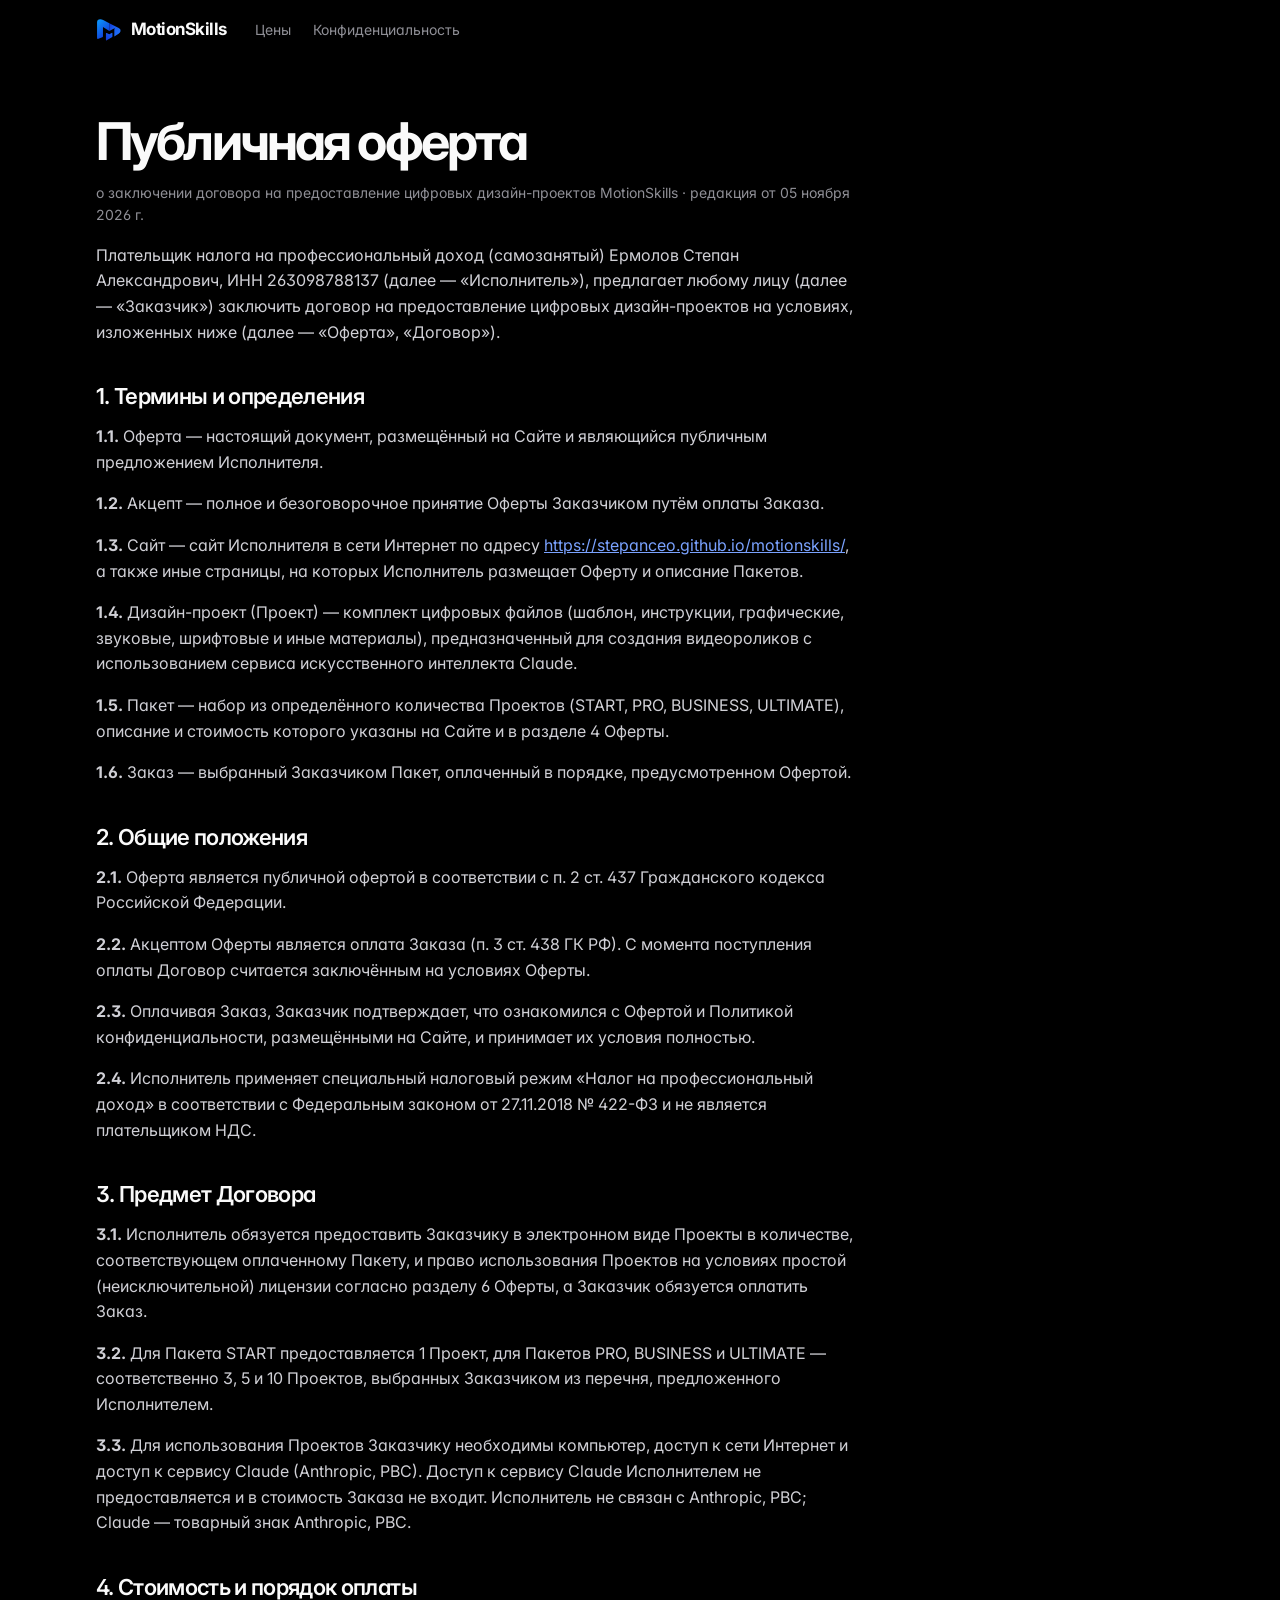
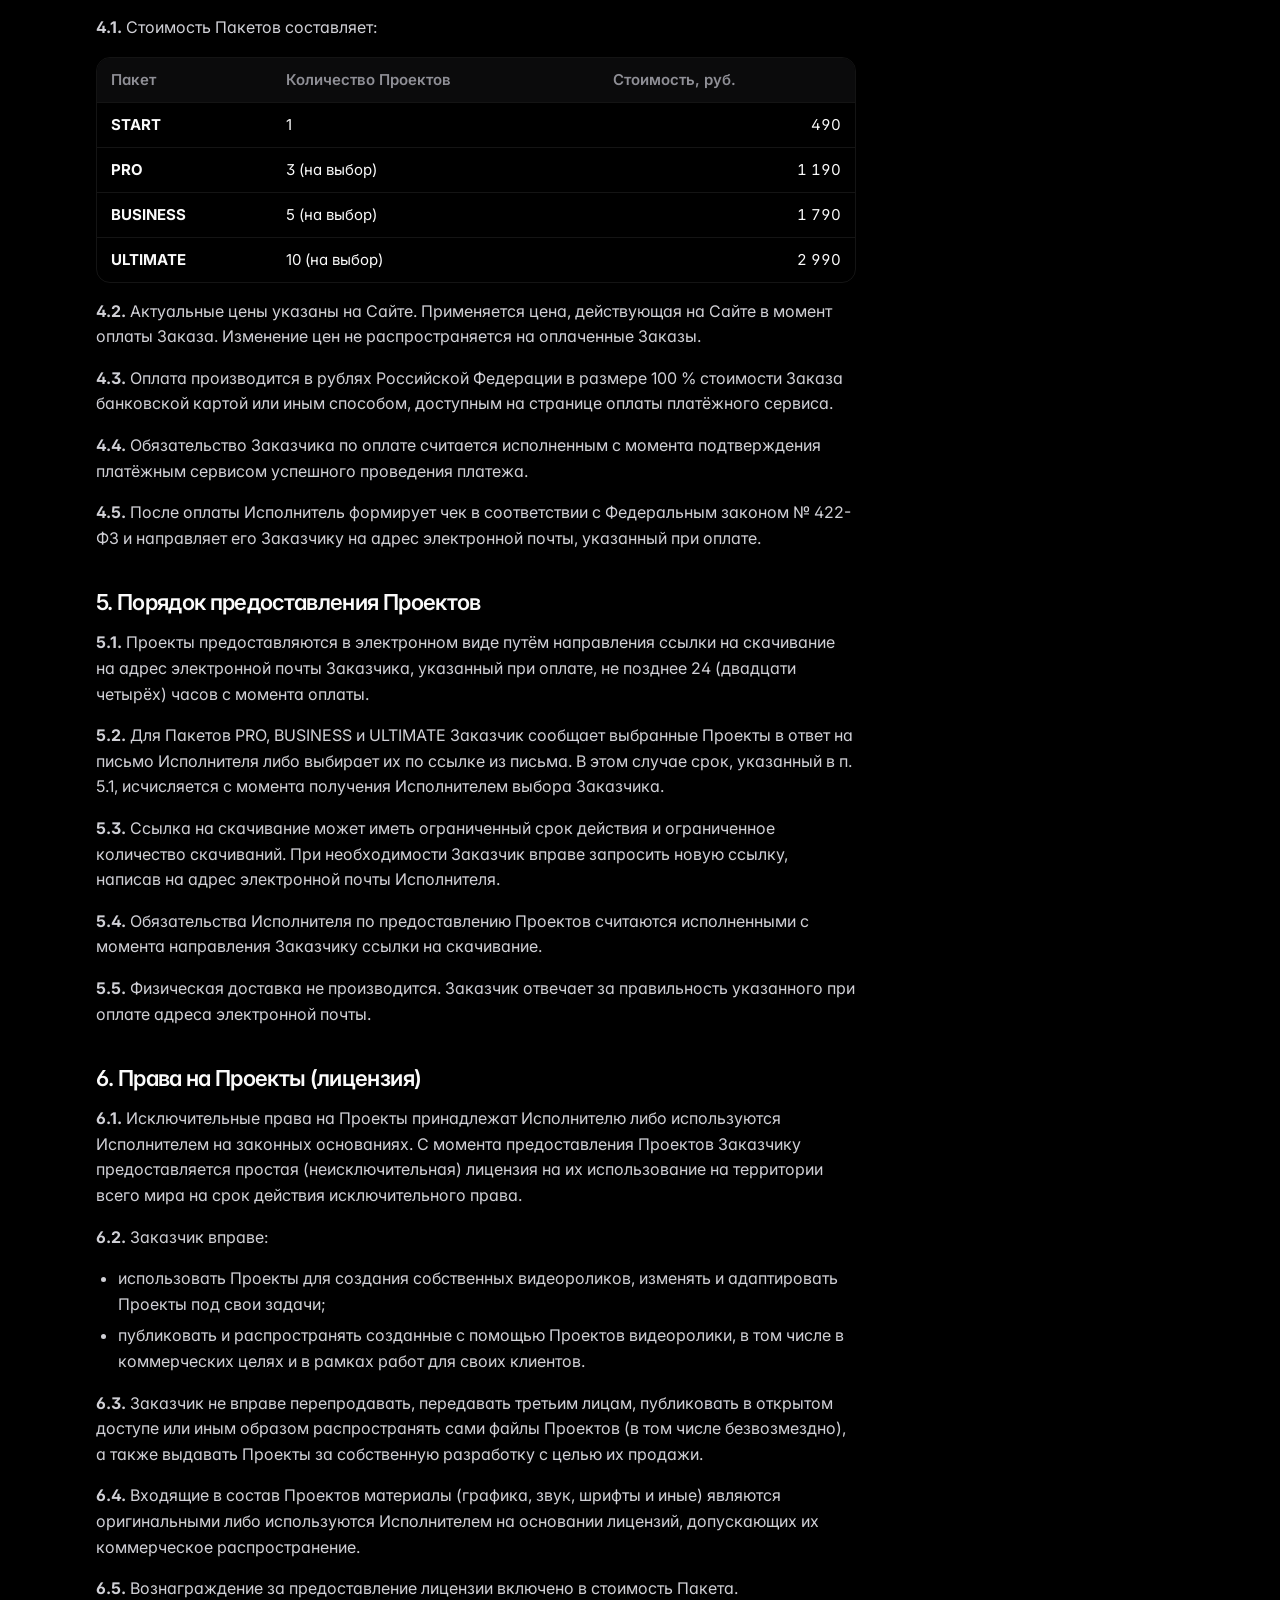
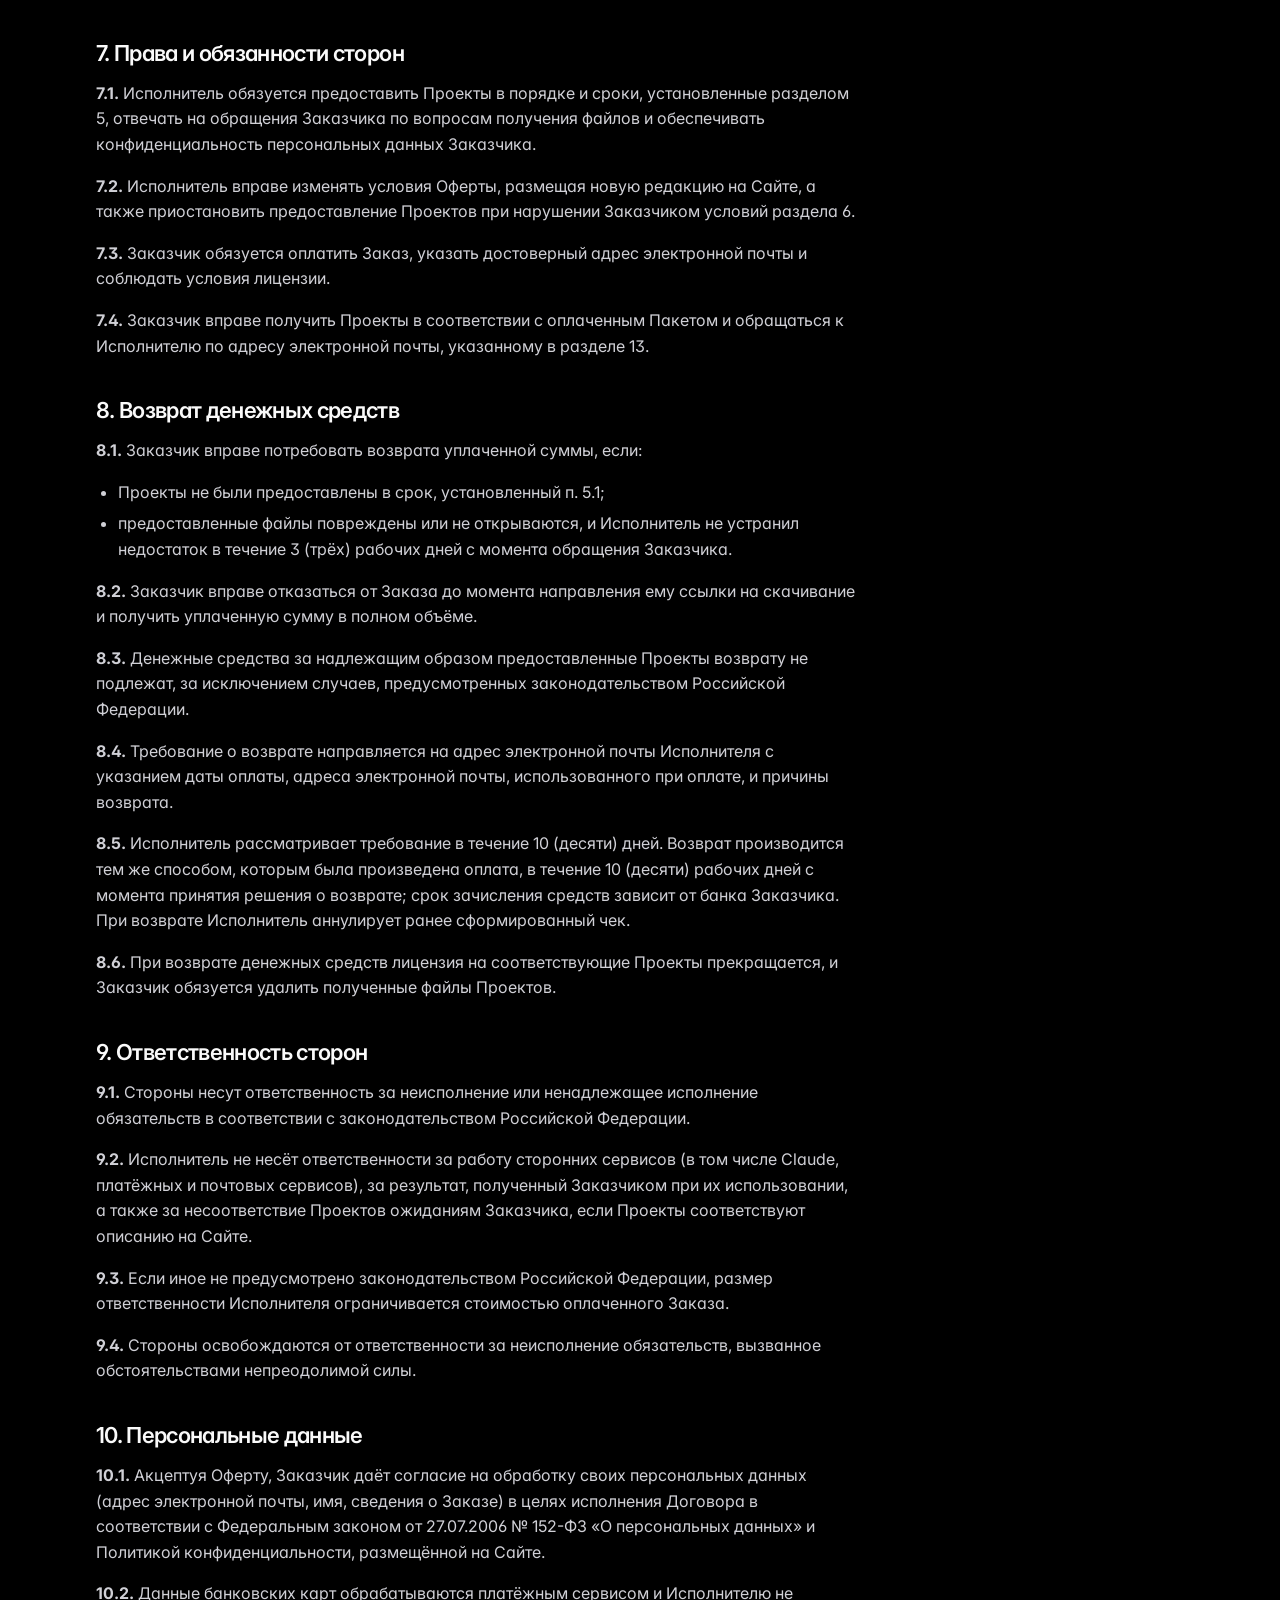
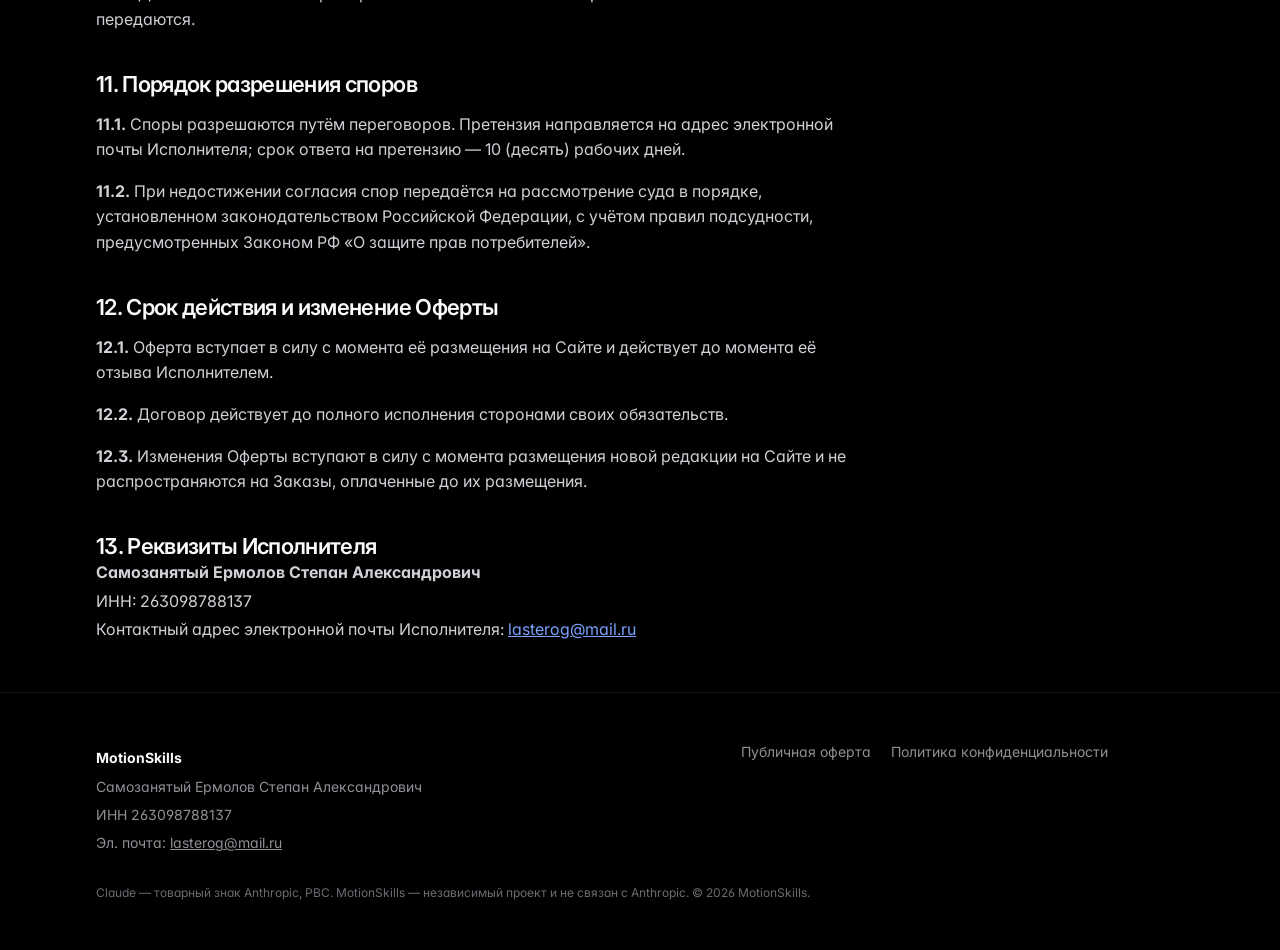
==== commit 77a2ecd2: "Redesign landing: black theme, large centered hero, showcase, bento cards" ====
--- a/offer.html
+++ b/offer.html
@@ -5,7 +5,13 @@
     <meta name="viewport" content="width=device-width, initial-scale=1" />
     <title>Публичная оферта — MotionSkills</title>
     <meta name="description" content="Публичная оферта MotionSkills на продажу цифровых дизайн-проектов." />
-    <meta name="theme-color" content="#0b0b10" />
+    <meta name="theme-color" content="#000000" />
+    <link rel="preconnect" href="https://fonts.googleapis.com" />
+    <link rel="preconnect" href="https://fonts.gstatic.com" crossorigin />
+    <link
+      rel="stylesheet"
+      href="https://fonts.googleapis.com/css2?family=Inter:wght@400;500;600;700;800&family=JetBrains+Mono:wght@400;500&display=swap"
+    />
     <link rel="icon" href="logo.svg" type="image/svg+xml" />
     <link rel="apple-touch-icon" href="apple-touch-icon.png" />
     <link rel="stylesheet" href="styles.css" />
--- a/styles.css
+++ b/styles.css
@@ -1,14 +1,20 @@
 :root {
-  --bg: #0b0b10;
-  --surface: #13131a;
-  --surface-2: #1a1a23;
-  --border: rgba(255, 255, 255, 0.09);
-  --text: #f4f4f7;
-  --muted: #a3a3b2;
-  --accent-a: #1f5cf0;
-  --accent-b: #0a9bff;
-  --radius: 18px;
+  --bg: #000000;
+  --surface: #0b0b0c;
+  --surface-2: #141416;
+  --surface-3: #1c1c1f;
+  --border: rgba(255, 255, 255, 0.08);
+  --border-strong: rgba(255, 255, 255, 0.14);
+  --text: #fafafa;
+  --muted: #8f8f96;
+  --dim: #6b6b72;
+  --blue: #1a4dff;
+  --blue-hover: #3a66ff;
+  --blue-soft: #7aa2ff;
+  --radius: 24px;
   --gutter: 16px;
+  --font: "Inter", -apple-system, BlinkMacSystemFont, "Segoe UI", Roboto, sans-serif;
+  --mono: "JetBrains Mono", ui-monospace, "SF Mono", Menlo, monospace;
   color-scheme: dark;
 }
 
@@ -25,9 +31,11 @@
   margin: 0;
   background: var(--bg);
   color: var(--text);
-  font-family: -apple-system, BlinkMacSystemFont, "Segoe UI", Roboto, sans-serif;
+  font-family: var(--font);
   font-size: 16px;
   line-height: 1.6;
+  -webkit-font-smoothing: antialiased;
+  font-feature-settings: "cv11", "ss01";
 }
 
 a {
@@ -35,9 +43,9 @@
 }
 
 :focus-visible {
-  outline: 2px solid var(--accent-a);
+  outline: 2px solid var(--blue);
   outline-offset: 3px;
-  border-radius: 6px;
+  border-radius: 8px;
 }
 
 .container {
@@ -47,11 +55,12 @@
   padding: 0 var(--gutter);
 }
 
-.gradient-text {
-  background: linear-gradient(100deg, var(--accent-a), var(--accent-b));
-  -webkit-background-clip: text;
-  background-clip: text;
-  color: transparent;
+.dim {
+  color: var(--dim);
+}
+
+.nowrap {
+  white-space: nowrap;
 }
 
 /* Header */
@@ -59,47 +68,52 @@
   position: sticky;
   top: 0;
   z-index: 10;
-  background: rgba(11, 11, 16, 0.82);
-  backdrop-filter: blur(12px);
-  border-bottom: 1px solid var(--border);
+  background: rgba(0, 0, 0, 0.72);
+  backdrop-filter: saturate(180%) blur(14px);
+  -webkit-backdrop-filter: saturate(180%) blur(14px);
 }
 
 .site-header .container {
   display: flex;
   align-items: center;
-  justify-content: space-between;
   height: 60px;
-  gap: 16px;
+  gap: 28px;
 }
 
 .logo {
   display: inline-flex;
   align-items: center;
-  gap: 10px;
-  font-weight: 600;
+  gap: 9px;
+  font-weight: 700;
+  font-size: 17px;
+  letter-spacing: -0.03em;
   text-decoration: none;
-  letter-spacing: -0.01em;
 }
 
 .logo img {
   display: block;
-  width: 30px;
-  height: 27px;
+  width: 26px;
+  height: 24px;
 }
 
 .nav {
   display: flex;
-  gap: 20px;
+  gap: 22px;
   font-size: 14px;
 }
 
 .nav a {
   color: var(--muted);
   text-decoration: none;
+  transition: color 0.15s ease;
 }
 
 .nav a:hover {
   color: var(--text);
+}
+
+.header-cta {
+  margin-left: auto;
 }
 
 /* Buttons */
@@ -108,34 +122,49 @@
   align-items: center;
   justify-content: center;
   gap: 8px;
-  min-height: 48px;
-  padding: 0 22px;
+  min-height: 46px;
+  padding: 0 20px;
   border-radius: 12px;
-  border: 1px solid transparent;
+  border: 0;
   font: inherit;
-  font-weight: 600;
+  font-weight: 500;
   font-size: 15px;
+  letter-spacing: -0.01em;
   text-decoration: none;
   cursor: pointer;
-  transition: transform 0.15s ease, background 0.15s ease, border-color 0.15s ease;
+  transition:
+    background 0.15s ease,
+    transform 0.15s ease;
+}
+
+.btn:active {
+  transform: scale(0.98);
+}
+
+.btn-sm {
+  min-height: 34px;
+  padding: 0 14px;
+  border-radius: 10px;
+  font-size: 14px;
 }
 
 .btn-primary {
-  background: var(--text);
-  color: var(--bg);
+  background: var(--blue);
+  color: #fff;
+  box-shadow: inset 0 1px 0 rgba(255, 255, 255, 0.18);
 }
 
 .btn-primary:hover {
-  background: #ffffff;
-}
-
-.btn-ghost {
-  border-color: var(--border);
+  background: var(--blue-hover);
+}
+
+.btn-secondary {
+  background: var(--surface-3);
   color: var(--text);
 }
 
-.btn-ghost:hover {
-  border-color: rgba(255, 255, 255, 0.25);
+.btn-secondary:hover {
+  background: #26262a;
 }
 
 .btn-block {
@@ -144,91 +173,353 @@
 
 /* Hero */
 .hero {
-  position: relative;
-  overflow: hidden;
-  padding: 72px 0 56px;
-}
-
-.hero::before {
-  content: "";
-  position: absolute;
-  inset: -40% -10% auto auto;
-  width: 520px;
-  height: 520px;
-  background: radial-gradient(circle, rgba(31, 92, 240, 0.32), transparent 65%);
-  pointer-events: none;
-}
-
-.eyebrow {
-  display: inline-flex;
-  align-items: center;
-  gap: 8px;
-  padding: 6px 12px;
-  border: 1px solid var(--border);
-  border-radius: 999px;
-  font-size: 13px;
-  color: var(--muted);
-}
-
-.eyebrow::before {
-  content: "";
-  width: 6px;
-  height: 6px;
-  border-radius: 50%;
-  background: linear-gradient(100deg, var(--accent-a), var(--accent-b));
+  padding: 72px 0 24px;
+  text-align: center;
 }
 
 h1 {
-  margin: 20px 0 0;
-  max-width: 820px;
-  font-size: clamp(34px, 7vw, 60px);
-  line-height: 1.05;
-  letter-spacing: -0.03em;
+  margin: 0 auto;
+  max-width: 900px;
+  font-size: clamp(40px, 8.4vw, 84px);
+  line-height: 1;
+  letter-spacing: -0.055em;
   font-weight: 700;
+  text-wrap: balance;
+}
+
+h1 .dim {
+  color: #8a8a92;
 }
 
 .lead {
   max-width: 640px;
-  margin: 20px 0 0;
-  font-size: 18px;
-  color: var(--muted);
+  margin: 24px auto 0;
+  font-size: clamp(17px, 2.2vw, 20px);
+  line-height: 1.5;
+  color: var(--muted);
+  text-wrap: balance;
 }
 
 .hero-actions {
   display: flex;
   flex-wrap: wrap;
-  gap: 12px;
+  justify-content: center;
+  gap: 10px;
   margin-top: 32px;
+}
+
+/* Showcase: Claude Code window + 9:16 preview */
+.showcase {
+  position: relative;
+  display: grid;
+  grid-template-columns: 1fr;
+  gap: 16px;
+  margin-top: 56px;
+  padding: 16px;
+  text-align: left;
+  background: var(--surface);
+  border: 1px solid var(--border);
+  border-radius: 32px;
+  box-shadow:
+    0 0 0 1px rgba(255, 255, 255, 0.02),
+    0 40px 120px -40px rgba(26, 77, 255, 0.35);
+}
+
+@media (min-width: 768px) {
+  .showcase {
+    grid-template-columns: 1fr 260px;
+    gap: 20px;
+    padding: 20px;
+  }
+}
+
+.window {
+  overflow: hidden;
+  background: #111113;
+  border: 1px solid var(--border);
+  border-radius: 18px;
+}
+
+.window-bar {
+  display: flex;
+  align-items: center;
+  gap: 14px;
+  height: 40px;
+  padding: 0 14px;
+  border-bottom: 1px solid var(--border);
+}
+
+.dots {
+  display: inline-flex;
+  gap: 6px;
+}
+
+.dots i {
+  width: 11px;
+  height: 11px;
+  border-radius: 50%;
+  background: #ff5f57;
+}
+
+.dots i:nth-child(2) {
+  background: #febc2e;
+}
+
+.dots i:nth-child(3) {
+  background: #28c840;
+}
+
+.window-title {
+  font-size: 13px;
+  color: var(--muted);
+}
+
+.window-body {
+  padding: 18px;
+  font-size: 14px;
+}
+
+.window-body p {
+  margin: 0 0 12px;
+}
+
+.prompt {
+  padding: 12px 14px;
+  background: var(--surface-3);
+  border-radius: 12px;
+}
+
+.prompt span {
+  color: var(--blue-soft);
+  font-family: var(--mono);
+  margin-right: 6px;
+}
+
+.muted {
+  color: var(--muted);
+}
+
+.checklist {
+  margin: 0 0 16px;
+  padding: 10px 14px;
+  list-style: none;
+  border: 1px solid var(--border);
+  border-radius: 12px;
+}
+
+.checklist li {
+  position: relative;
+  padding: 5px 0 5px 26px;
+}
+
+.checklist li::before {
+  content: "";
+  position: absolute;
+  left: 0;
+  top: 9px;
+  width: 15px;
+  height: 15px;
+  border-radius: 50%;
+}
+
+.checklist .done::before {
+  background: var(--text)
+    url("data:image/svg+xml,%3Csvg xmlns='http://www.w3.org/2000/svg' viewBox='0 0 16 16'%3E%3Cpath d='M4.5 8.2l2.2 2.2 4.8-4.8' fill='none' stroke='%23000' stroke-width='2' stroke-linecap='round' stroke-linejoin='round'/%3E%3C/svg%3E")
+    center / 13px no-repeat;
+}
+
+.checklist .run {
+  color: var(--muted);
+}
+
+.checklist .run::before {
+  border: 2px solid var(--surface-3);
+  border-top-color: var(--blue-soft);
+  animation: spin 0.9s linear infinite;
+}
+
+@keyframes spin {
+  to {
+    transform: rotate(360deg);
+  }
+}
+
+.input-row {
+  display: flex;
+  gap: 10px;
+  padding: 11px 14px;
+  border: 1px solid var(--border);
+  border-radius: 12px;
+  color: var(--dim);
+}
+
+.phone {
+  justify-self: center;
+  width: min(100%, 260px);
+  padding: 8px;
+  background: #111113;
+  border: 1px solid var(--border);
+  border-radius: 30px;
+}
+
+.phone-screen {
+  position: relative;
+  display: flex;
+  flex-direction: column;
+  justify-content: center;
+  aspect-ratio: 9 / 16;
+  overflow: hidden;
+  padding: 22px;
+  border-radius: 23px;
+  background:
+    radial-gradient(120% 70% at 80% 10%, rgba(26, 77, 255, 0.55), transparent 60%),
+    radial-gradient(90% 60% at 10% 100%, rgba(10, 155, 255, 0.35), transparent 60%),
+    #060608;
+}
+
+.phone-tag {
+  position: absolute;
+  top: 14px;
+  left: 14px;
+  padding: 2px 8px;
+  font-family: var(--mono);
+  font-size: 11px;
+  color: var(--text);
+  background: rgba(255, 255, 255, 0.12);
+  border-radius: 999px;
+}
+
+.kinetic {
+  margin: 0;
+  font-size: 34px;
+  line-height: 1;
+  font-weight: 800;
+  letter-spacing: -0.05em;
+  text-transform: uppercase;
+}
+
+.kinetic span {
+  display: block;
+  opacity: 0;
+  transform: translateY(14px);
+  animation: word 4.8s cubic-bezier(0.2, 0.8, 0.2, 1) infinite;
+}
+
+.kinetic span:nth-child(2) {
+  animation-delay: 0.25s;
+}
+
+.kinetic span:nth-child(3) {
+  animation-delay: 0.5s;
+}
+
+.kinetic span:nth-child(4) {
+  animation-delay: 0.75s;
+}
+
+.kinetic .accent {
+  color: var(--blue-soft);
+}
+
+@keyframes word {
+  0% {
+    opacity: 0;
+    transform: translateY(14px);
+  }
+  10%,
+  80% {
+    opacity: 1;
+    transform: none;
+  }
+  92%,
+  100% {
+    opacity: 0;
+    transform: translateY(-10px);
+  }
+}
+
+.phone-progress {
+  position: absolute;
+  left: 16px;
+  right: 16px;
+  bottom: 16px;
+  height: 3px;
+  overflow: hidden;
+  background: rgba(255, 255, 255, 0.15);
+  border-radius: 999px;
+}
+
+.phone-progress i {
+  display: block;
+  height: 100%;
+  background: var(--text);
+  transform-origin: left;
+  animation: progress 4.8s linear infinite;
+}
+
+@keyframes progress {
+  from {
+    transform: scaleX(0);
+  }
+  to {
+    transform: scaleX(1);
+  }
 }
 
 /* Sections */
 section {
-  padding: 56px 0;
+  padding: 64px 0;
 }
 
 section[id] {
-  scroll-margin-top: 60px;
+  scroll-margin-top: 64px;
+}
+
+@media (min-width: 768px) {
+  section {
+    padding: 88px 0;
+  }
+}
+
+.statement p {
+  margin: 0;
+  max-width: 980px;
+  font-size: clamp(26px, 4.2vw, 44px);
+  line-height: 1.15;
+  letter-spacing: -0.04em;
+  font-weight: 600;
 }
 
 h2 {
   margin: 0;
-  font-size: clamp(26px, 4.5vw, 36px);
-  line-height: 1.15;
-  letter-spacing: -0.02em;
+  font-size: clamp(32px, 5.4vw, 52px);
+  line-height: 1.05;
+  letter-spacing: -0.05em;
+  font-weight: 700;
+}
+
+.section-head {
+  display: flex;
+  flex-wrap: wrap;
+  align-items: flex-end;
+  justify-content: space-between;
+  gap: 16px 24px;
 }
 
 .section-lead {
-  margin: 10px 0 0;
-  color: var(--muted);
-  max-width: 640px;
+  margin: 12px 0 0;
+  max-width: 560px;
+  font-size: 17px;
+  line-height: 1.5;
+  color: var(--muted);
 }
 
 /* Pricing */
 .plans {
   display: grid;
   grid-template-columns: 1fr;
-  gap: 16px;
-  margin-top: 32px;
+  gap: 12px;
+  margin-top: 40px;
 }
 
 @media (min-width: 640px) {
@@ -250,21 +541,25 @@
   background: var(--surface);
   border: 1px solid var(--border);
   border-radius: var(--radius);
+  transition: border-color 0.2s ease;
+}
+
+.plan:hover {
+  border-color: var(--border-strong);
 }
 
 .plan.featured {
-  border-color: transparent;
   background:
-    linear-gradient(var(--surface), var(--surface)) padding-box,
-    linear-gradient(140deg, var(--accent-a), var(--accent-b)) border-box;
-  border: 1px solid transparent;
+    radial-gradient(120% 60% at 50% 0%, rgba(26, 77, 255, 0.22), transparent 70%), var(--surface);
+  border-color: rgba(26, 77, 255, 0.55);
 }
 
 .plan-name {
   margin: 0;
-  font-size: 14px;
-  font-weight: 700;
-  letter-spacing: 0.12em;
+  font-family: var(--mono);
+  font-size: 13px;
+  font-weight: 500;
+  letter-spacing: 0.08em;
   color: var(--muted);
 }
 
@@ -272,14 +567,15 @@
   margin: 6px 0 0;
   font-size: 18px;
   font-weight: 600;
+  letter-spacing: -0.02em;
 }
 
 .plan-price {
-  margin: 20px 0 0;
-  font-size: 40px;
+  margin: 28px 0 0;
+  font-size: 44px;
   line-height: 1;
   font-weight: 700;
-  letter-spacing: -0.02em;
+  letter-spacing: -0.05em;
   white-space: nowrap;
 }
 
@@ -291,10 +587,11 @@
 
 .plan ul {
   flex: 1;
-  margin: 20px 0 24px;
-  padding: 0;
+  margin: 24px 0 28px;
+  padding: 18px 0 0;
   list-style: none;
   font-size: 15px;
+  border-top: 1px solid var(--border);
 }
 
 .plan li {
@@ -310,20 +607,20 @@
   top: 0.55em;
   width: 10px;
   height: 6px;
-  border-left: 2px solid var(--accent-b);
-  border-bottom: 2px solid var(--accent-b);
+  border-left: 2px solid var(--blue-soft);
+  border-bottom: 2px solid var(--blue-soft);
   transform: rotate(-45deg);
 }
 
 .badge {
   align-self: flex-start;
-  margin-bottom: 14px;
-  padding: 4px 10px;
+  margin-bottom: 16px;
+  padding: 3px 10px;
   border-radius: 999px;
   font-size: 12px;
-  font-weight: 600;
-  background: rgba(10, 155, 255, 0.14);
-  color: #7cc4ff;
+  font-weight: 500;
+  background: var(--blue);
+  color: #fff;
 }
 
 .price-note {
@@ -332,12 +629,12 @@
   color: var(--muted);
 }
 
-/* Features */
+/* Bento cards */
 .features {
   display: grid;
   grid-template-columns: 1fr;
-  gap: 16px;
-  margin-top: 32px;
+  gap: 12px;
+  margin-top: 40px;
 }
 
 @media (min-width: 768px) {
@@ -347,7 +644,7 @@
 }
 
 .feature {
-  padding: 24px;
+  padding: 28px;
   background: var(--surface);
   border: 1px solid var(--border);
   border-radius: var(--radius);
@@ -355,20 +652,26 @@
 
 .feature h3 {
   margin: 0;
-  font-size: 18px;
+  font-size: 20px;
+  font-weight: 600;
+  letter-spacing: -0.03em;
 }
 
 .feature p {
   margin: 8px 0 0;
   color: var(--muted);
+}
+
+.feature a {
+  color: var(--text);
 }
 
 /* Steps */
 .steps {
   display: grid;
   grid-template-columns: 1fr;
-  gap: 16px;
-  margin: 32px 0 0;
+  gap: 12px;
+  margin: 40px 0 0;
   padding: 0;
   list-style: none;
   counter-reset: step;
@@ -381,7 +684,7 @@
 }
 
 .steps li {
-  padding: 24px;
+  padding: 28px;
   background: var(--surface);
   border: 1px solid var(--border);
   border-radius: var(--radius);
@@ -389,17 +692,23 @@
 }
 
 .steps li::before {
-  content: "0" counter(step);
-  display: block;
-  margin-bottom: 12px;
-  font-family: ui-monospace, "SF Mono", Menlo, monospace;
-  font-size: 13px;
-  color: var(--muted);
+  content: counter(step);
+  display: grid;
+  place-items: center;
+  width: 32px;
+  height: 32px;
+  margin-bottom: 20px;
+  font-family: var(--mono);
+  font-size: 14px;
+  background: var(--surface-3);
+  border-radius: 10px;
 }
 
 .steps h3 {
   margin: 0;
-  font-size: 18px;
+  font-size: 20px;
+  font-weight: 600;
+  letter-spacing: -0.03em;
 }
 
 .steps p {
@@ -407,25 +716,71 @@
   color: var(--muted);
 }
 
+.steps a {
+  color: var(--text);
+}
+
+/* Requisites */
+.requisites {
+  display: grid;
+  gap: 14px;
+  max-width: 720px;
+  margin: 40px 0 0;
+  padding: 28px;
+  background: var(--surface);
+  border: 1px solid var(--border);
+  border-radius: var(--radius);
+}
+
+.requisites div {
+  display: grid;
+  gap: 2px;
+}
+
+@media (min-width: 640px) {
+  .requisites div {
+    grid-template-columns: 140px 1fr;
+    gap: 16px;
+  }
+}
+
+.requisites dt {
+  color: var(--muted);
+}
+
+.requisites dd {
+  margin: 0;
+}
+
 /* CTA */
 .cta {
-  padding: 40px 24px;
+  position: relative;
+  overflow: hidden;
+  padding: 64px 24px;
   text-align: center;
-  background: var(--surface);
-  border: 1px solid var(--border);
-  border-radius: 24px;
+  background:
+    radial-gradient(80% 120% at 50% 120%, rgba(26, 77, 255, 0.45), transparent 70%), var(--surface);
+  border: 1px solid var(--border);
+  border-radius: 32px;
+}
+
+.cta h2 {
+  max-width: 760px;
+  margin: 0 auto;
+  text-wrap: balance;
 }
 
 .cta p {
-  margin: 10px auto 24px;
+  margin: 14px auto 28px;
   max-width: 520px;
   color: var(--muted);
+  font-size: 17px;
 }
 
 /* Footer */
 .site-footer {
-  margin-top: 40px;
-  padding: 40px 0;
+  margin-top: 24px;
+  padding: 48px 0;
   border-top: 1px solid var(--border);
   font-size: 14px;
   color: var(--muted);
@@ -445,37 +800,54 @@
 .footer-links {
   display: flex;
   flex-wrap: wrap;
+  align-content: flex-start;
   gap: 8px 20px;
+}
+
+.footer-links a {
+  text-decoration: none;
+}
+
+.footer-links a:hover {
+  color: var(--text);
 }
 
 .site-footer p {
   margin: 6px 0 0;
 }
 
+.site-footer strong {
+  color: var(--text);
+}
+
 .disclaimer {
-  margin-top: 24px !important;
+  margin-top: 28px !important;
   font-size: 12px;
+  color: var(--dim);
 }
 
 /* Legal pages */
 .legal {
   max-width: 760px;
-  padding: 48px 0 24px;
+  padding: 56px 0 24px;
 }
 
 .legal h1 {
-  font-size: clamp(28px, 5vw, 40px);
+  margin: 0;
+  font-size: clamp(32px, 6vw, 52px);
+  text-align: left;
 }
 
 .legal h2 {
-  margin-top: 36px;
-  font-size: 20px;
-  letter-spacing: -0.01em;
+  margin-top: 40px;
+  font-size: 22px;
+  letter-spacing: -0.03em;
+  font-weight: 600;
 }
 
 .legal p,
 .legal li {
-  color: #d4d4dc;
+  color: #d0d0d6;
 }
 
 .legal ul {
@@ -487,14 +859,14 @@
 }
 
 .legal a {
-  color: #7cc4ff;
+  color: var(--blue-soft);
 }
 
 .table-wrap {
   overflow-x: auto;
   margin: 12px 0 16px;
   border: 1px solid var(--border);
-  border-radius: 12px;
+  border-radius: 14px;
 }
 
 .legal table {
@@ -528,6 +900,11 @@
 }
 
 .legal .requisites {
+  display: block;
+  margin: 0;
+  padding: 0;
+  background: none;
+  border: 0;
   line-height: 1.8;
 }
 
@@ -536,7 +913,7 @@
   font-size: 14px;
 }
 
-@media (max-width: 480px) {
+@media (max-width: 720px) {
   .nav {
     display: none;
   }
@@ -546,7 +923,13 @@
   html {
     scroll-behavior: auto;
   }
-  * {
+  *,
+  *::before {
     transition: none !important;
-  }
-}
+    animation: none !important;
+  }
+  .kinetic span {
+    opacity: 1;
+    transform: none;
+  }
+}
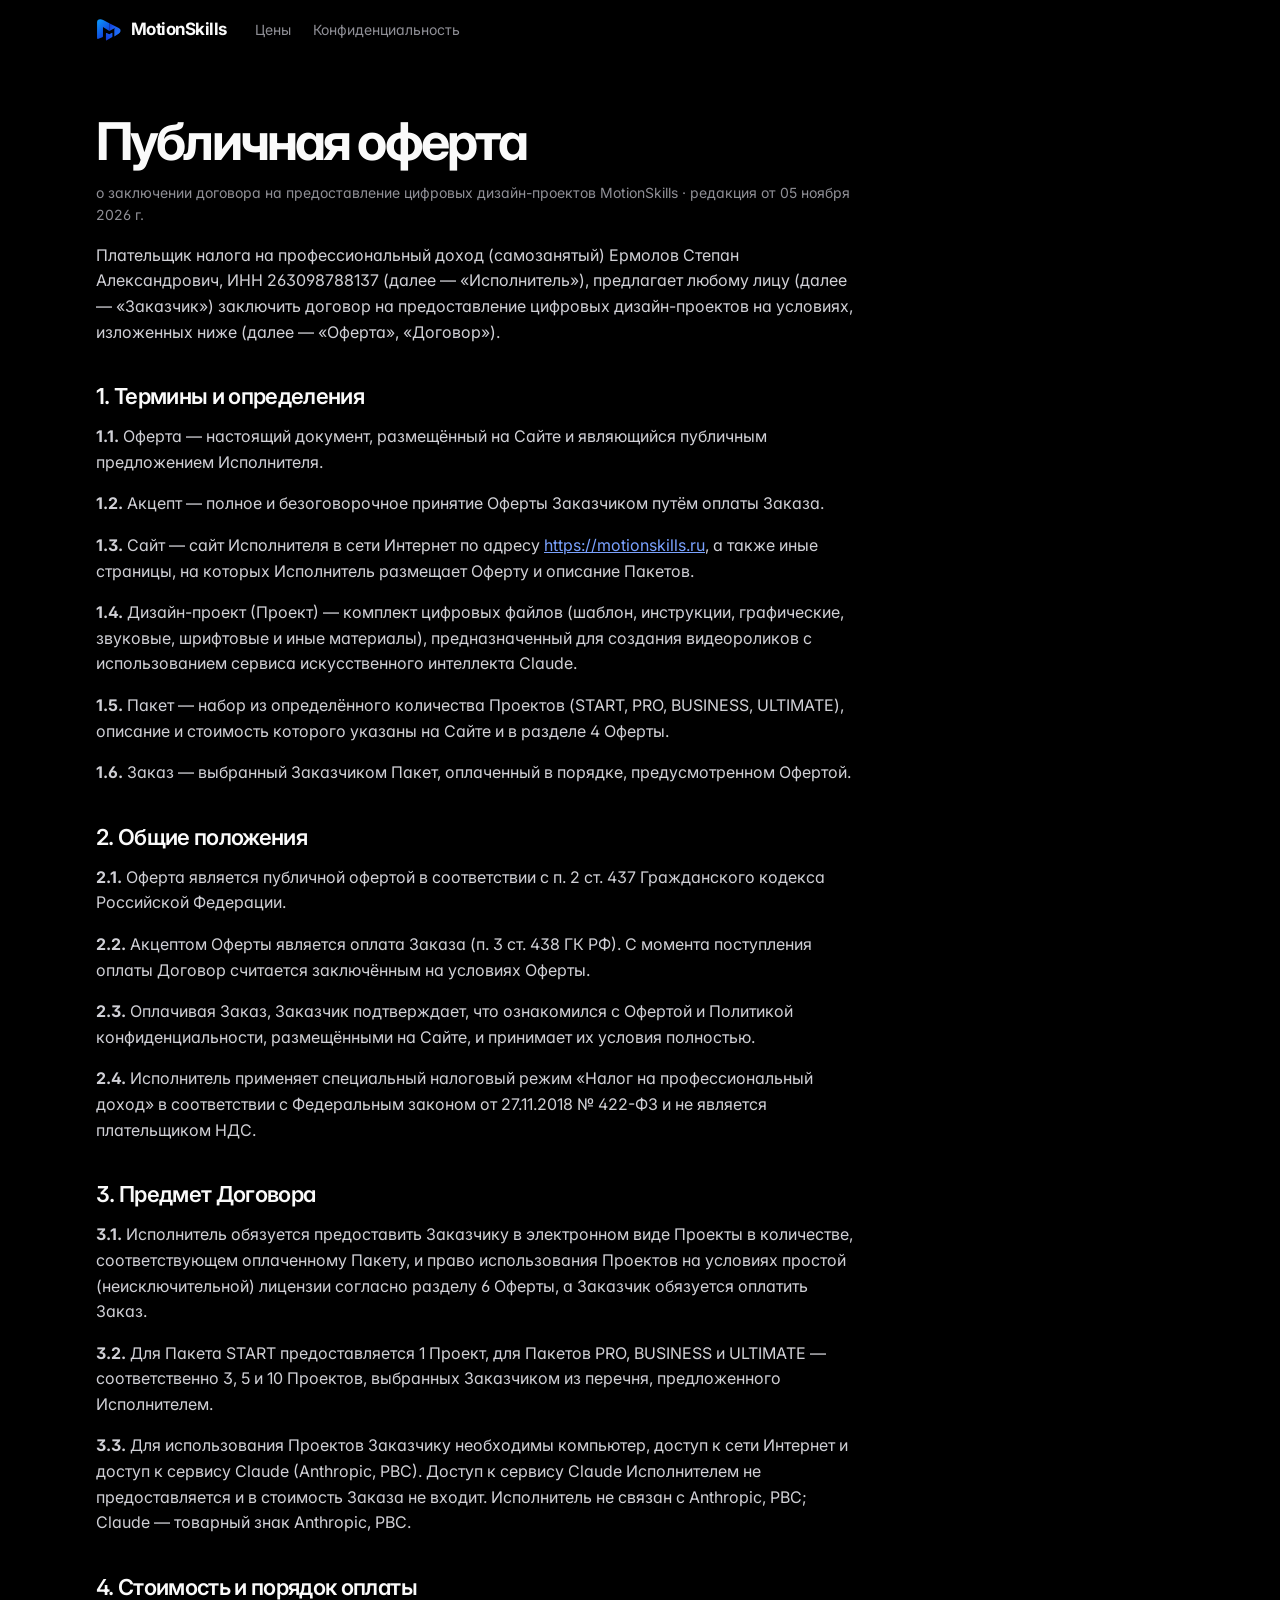
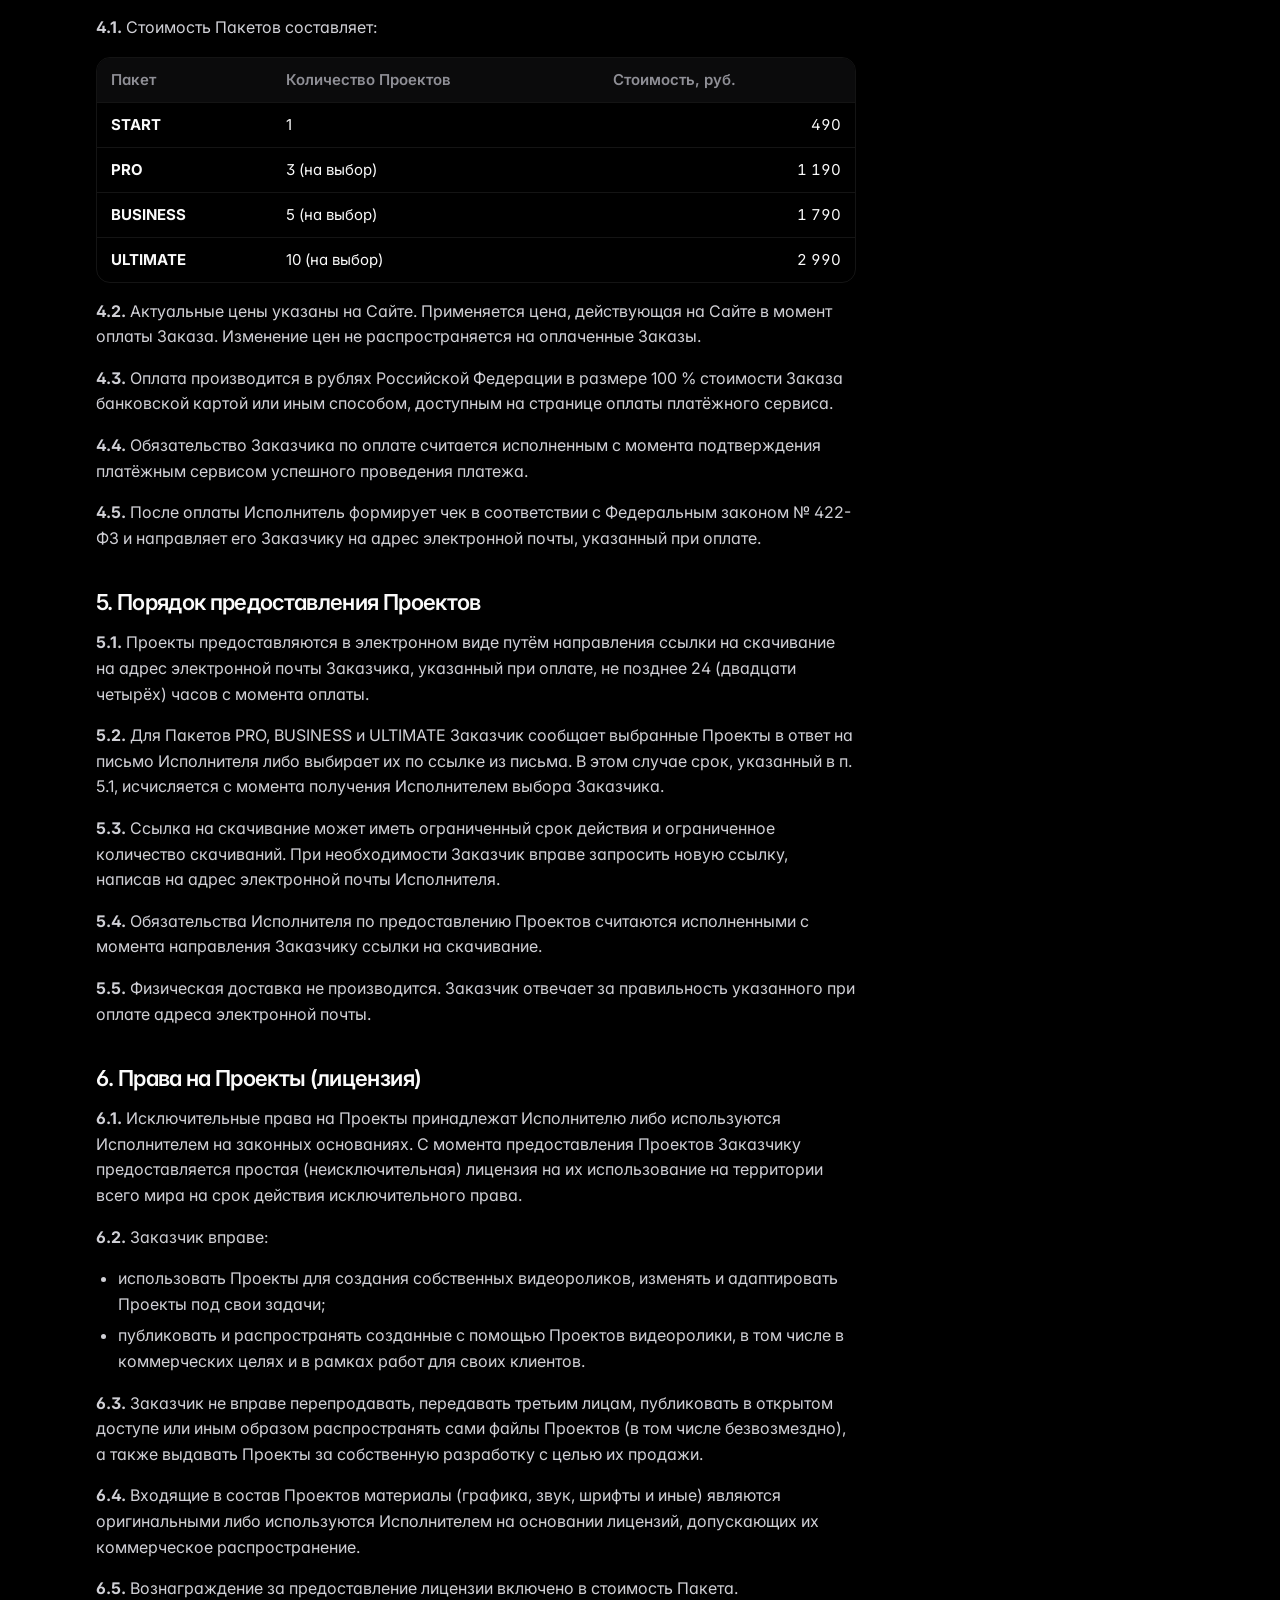
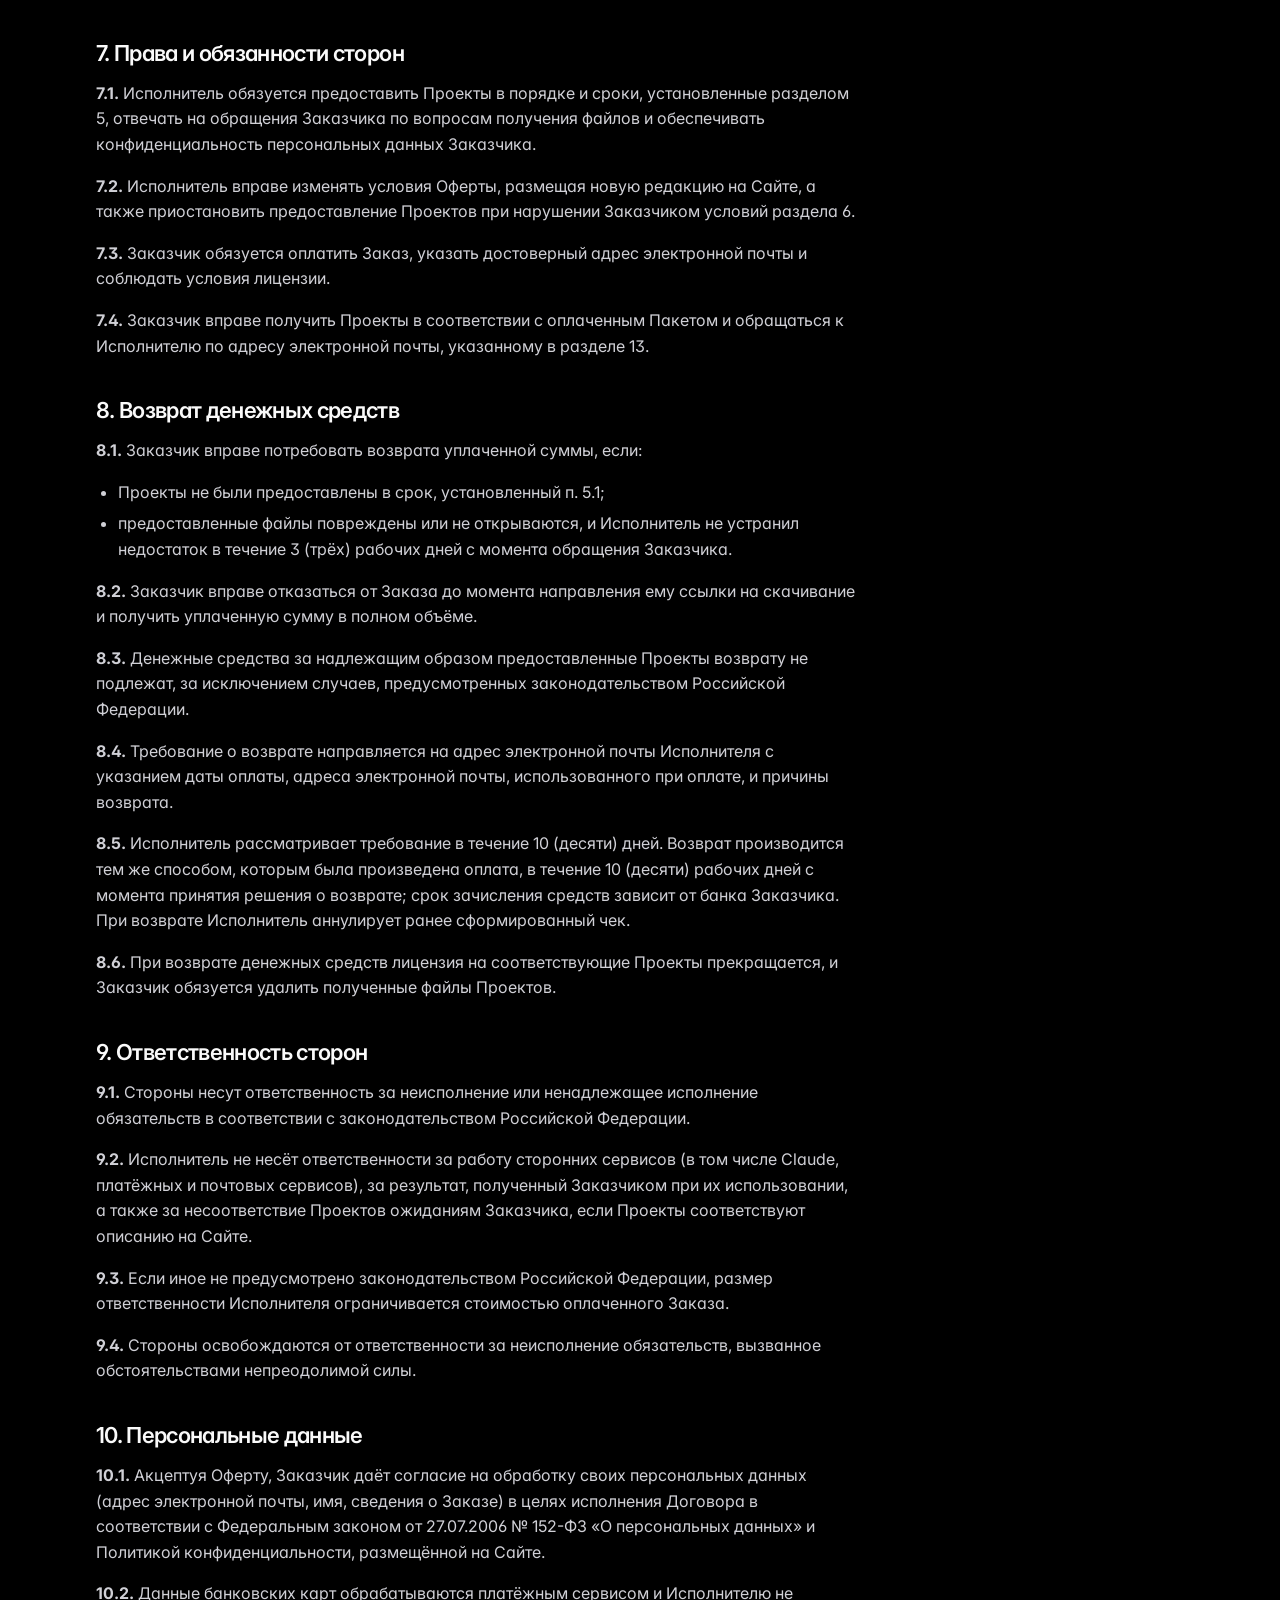
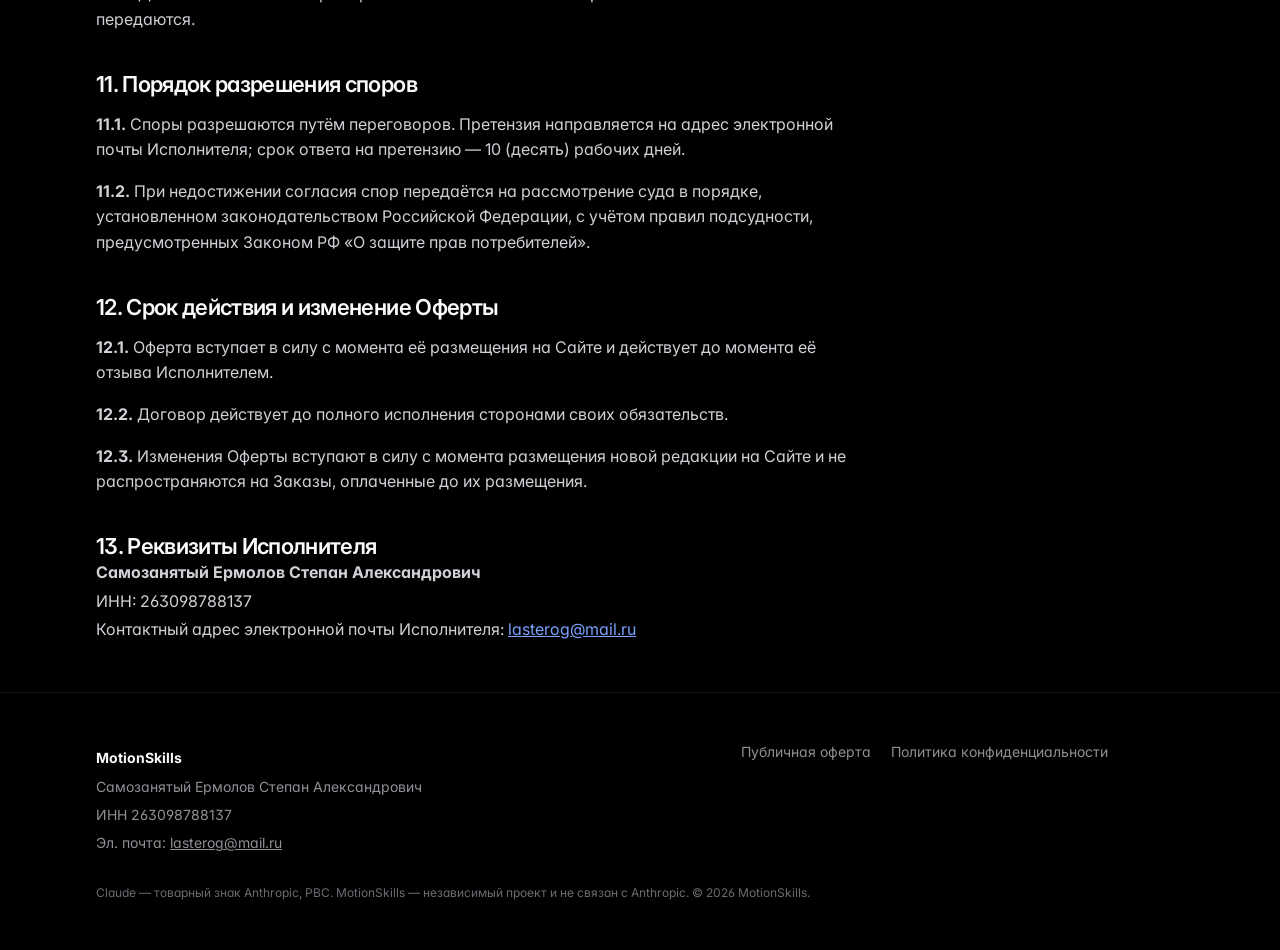
==== commit 0613617b: "Offer: site address is motionskills.ru" ====
--- a/offer.html
+++ b/offer.html
@@ -38,7 +38,7 @@
         <h2 id="s1">1. Термины и определения</h2>
         <p><strong>1.1.</strong> Оферта — настоящий документ, размещённый на Сайте и являющийся публичным предложением Исполнителя.</p>
         <p><strong>1.2.</strong> Акцепт — полное и безоговорочное принятие Оферты Заказчиком путём оплаты Заказа.</p>
-        <p><strong>1.3.</strong> Сайт — сайт Исполнителя в сети Интернет по адресу <a href="./">https://stepanceo.github.io/motionskills/</a>, а также иные страницы, на которых Исполнитель размещает Оферту и описание Пакетов.</p>
+        <p><strong>1.3.</strong> Сайт — сайт Исполнителя в сети Интернет по адресу <a href="./">https://motionskills.ru</a>, а также иные страницы, на которых Исполнитель размещает Оферту и описание Пакетов.</p>
         <p><strong>1.4.</strong> Дизайн-проект (Проект) — комплект цифровых файлов (шаблон, инструкции, графические, звуковые, шрифтовые и иные материалы), предназначенный для создания видеороликов с использованием сервиса искусственного интеллекта Claude.</p>
         <p><strong>1.5.</strong> Пакет — набор из определённого количества Проектов (START, PRO, BUSINESS, ULTIMATE), описание и стоимость которого указаны на Сайте и в разделе 4 Оферты.</p>
         <p><strong>1.6.</strong> Заказ — выбранный Заказчиком Пакет, оплаченный в порядке, предусмотренном Офертой.</p>
